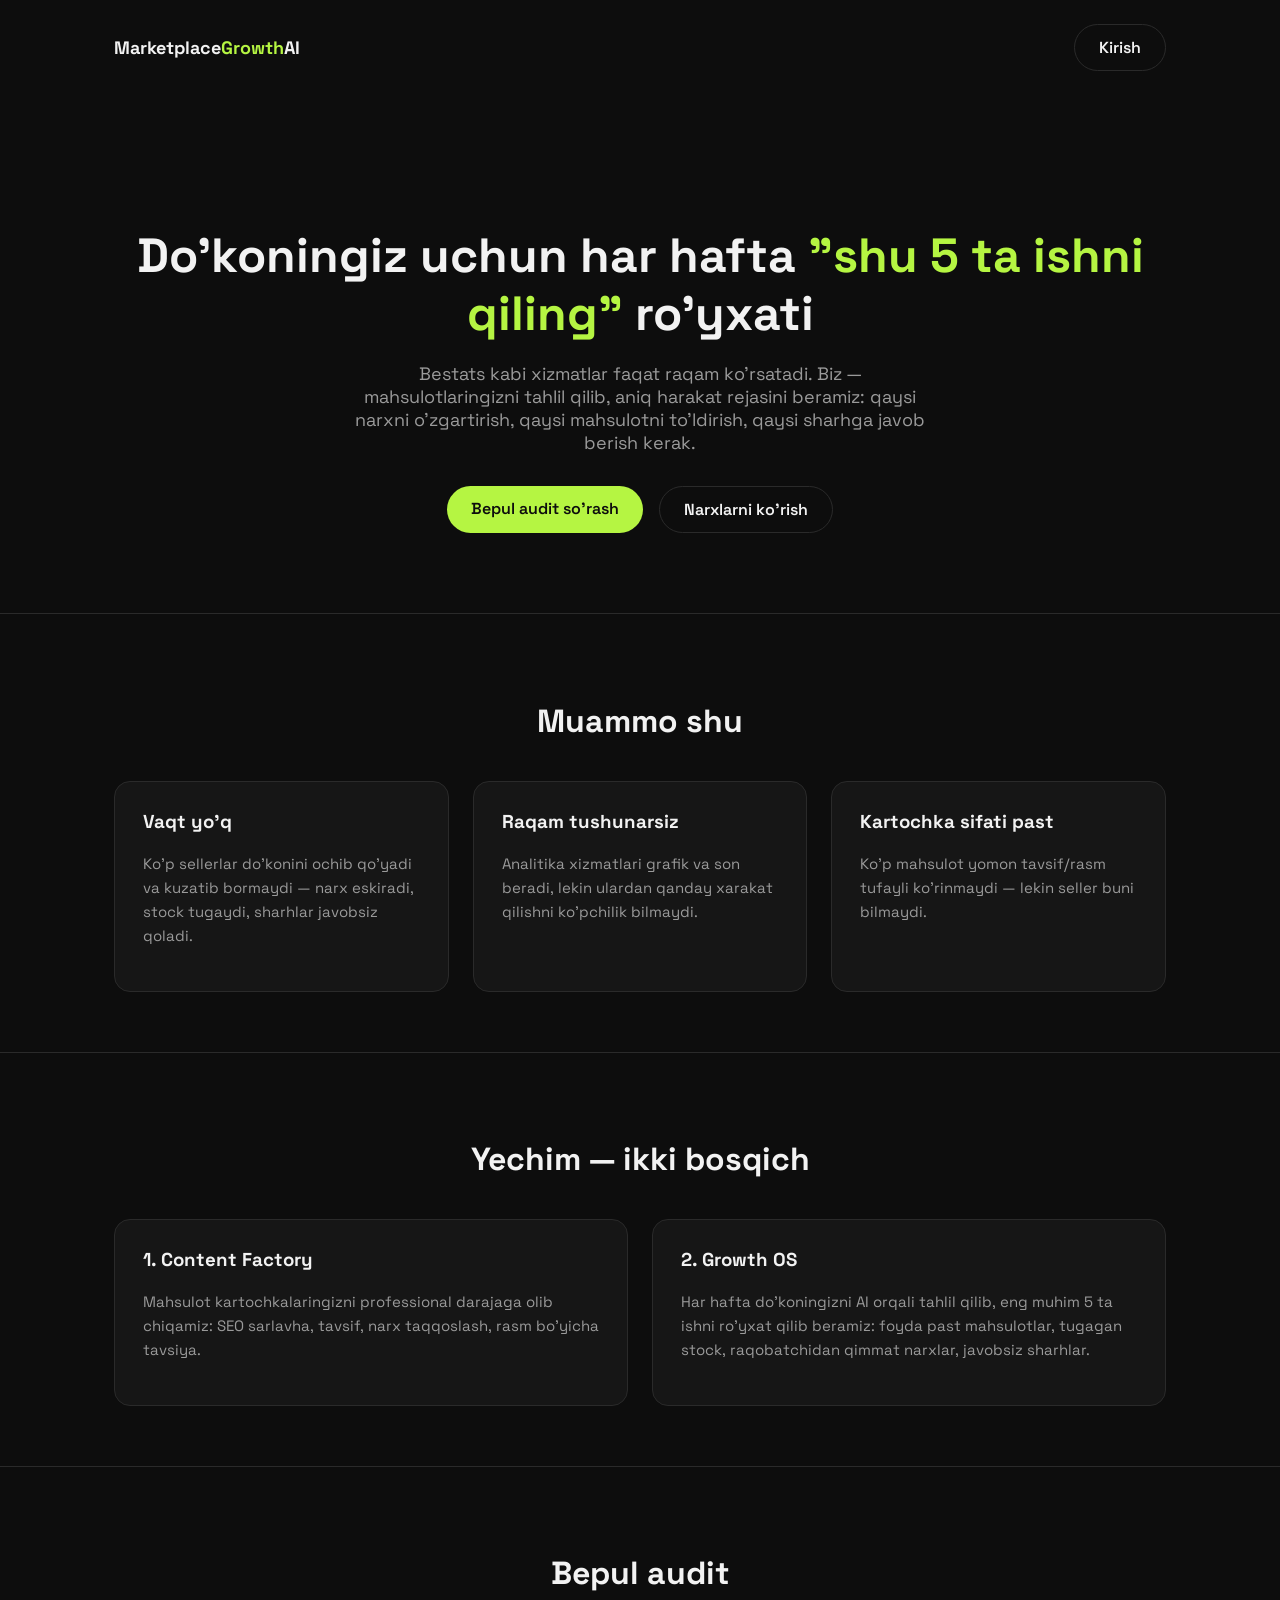
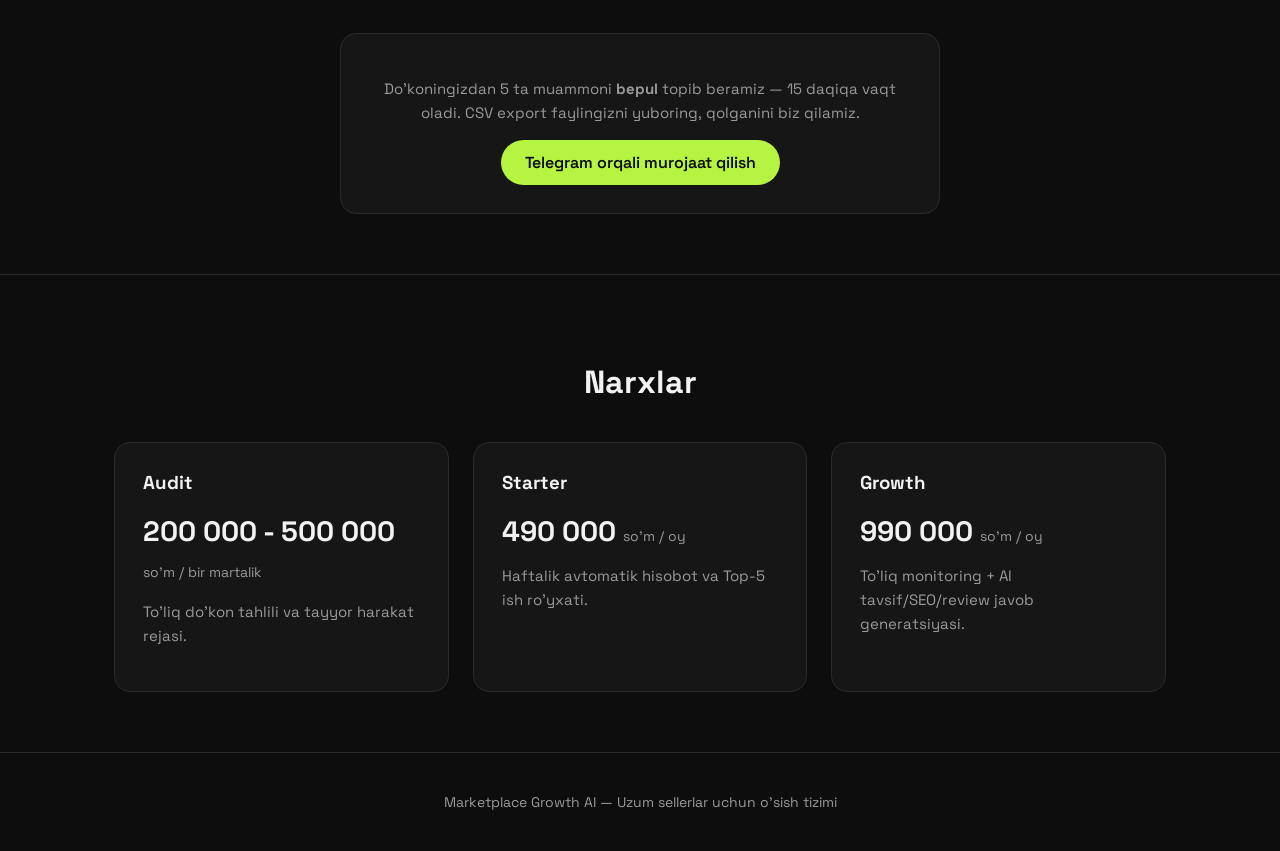
==== site/index.html @ 2d70bfb5 "Marketplace Growth AI: boshlang'ich loyiha (landing, auth, seller/admin dashboard, Supabase schema) " ====
<!DOCTYPE html>
<html lang="uz">
<head>
<meta charset="UTF-8">
<meta name="viewport" content="width=device-width, initial-scale=1.0">
<title>Marketplace Growth AI — Uzum sellerlar uchun o'sish tizimi</title>
<link rel="stylesheet" href="./styles.css">
</head>
<body>
  <div class="container">
    <nav>
      <div class="brand">Marketplace<span>Growth</span>AI</div>
      <a href="../app/login.html" class="btn secondary">Kirish</a>
    </nav>
  </div>

  <header class="hero">
    <div class="container">
      <h1>Do'koningiz uchun har hafta <span>"shu 5 ta ishni qiling"</span> ro'yxati</h1>
      <p>Bestats kabi xizmatlar faqat raqam ko'rsatadi. Biz — mahsulotlaringizni tahlil qilib, aniq harakat rejasini beramiz: qaysi narxni o'zgartirish, qaysi mahsulotni to'ldirish, qaysi sharhga javob berish kerak.</p>
      <div class="actions">
        <a href="#audit" class="btn">Bepul audit so'rash</a>
        <a href="#pricing" class="btn secondary">Narxlarni ko'rish</a>
      </div>
    </div>
  </header>

  <section id="problem">
    <div class="container">
      <h2>Muammo shu</h2>
      <div class="grid cols-3">
        <div class="card">
          <h3>Vaqt yo'q</h3>
          <p>Ko'p sellerlar do'konini ochib qo'yadi va kuzatib bormaydi — narx eskiradi, stock tugaydi, sharhlar javobsiz qoladi.</p>
        </div>
        <div class="card">
          <h3>Raqam tushunarsiz</h3>
          <p>Analitika xizmatlari grafik va son beradi, lekin ulardan qanday xarakat qilishni ko'pchilik bilmaydi.</p>
        </div>
        <div class="card">
          <h3>Kartochka sifati past</h3>
          <p>Ko'p mahsulot yomon tavsif/rasm tufayli ko'rinmaydi — lekin seller buni bilmaydi.</p>
        </div>
      </div>
    </div>
  </section>

  <section id="solution">
    <div class="container">
      <h2>Yechim — ikki bosqich</h2>
      <div class="grid">
        <div class="card">
          <h3>1. Content Factory</h3>
          <p>Mahsulot kartochkalaringizni professional darajaga olib chiqamiz: SEO sarlavha, tavsif, narx taqqoslash, rasm bo'yicha tavsiya.</p>
        </div>
        <div class="card">
          <h3>2. Growth OS</h3>
          <p>Har hafta do'koningizni AI orqali tahlil qilib, eng muhim 5 ta ishni ro'yxat qilib beramiz: foyda past mahsulotlar, tugagan stock, raqobatchidan qimmat narxlar, javobsiz sharhlar.</p>
        </div>
      </div>
    </div>
  </section>

  <section id="audit">
    <div class="container">
      <h2>Bepul audit</h2>
      <div class="card" style="max-width:600px; margin:0 auto; text-align:center;">
        <p>Do'koningizdan 5 ta muammoni <b>bepul</b> topib beramiz — 15 daqiqa vaqt oladi. CSV export faylingizni yuboring, qolganini biz qilamiz.</p>
        <a href="https://t.me/" target="_blank" rel="noopener" class="btn">Telegram orqali murojaat qilish</a>
      </div>
    </div>
  </section>

  <section id="pricing">
    <div class="container">
      <h2>Narxlar</h2>
      <div class="grid cols-3">
        <div class="card">
          <h3>Audit</h3>
          <div class="price-tag">200 000 - 500 000 <span>so'm / bir martalik</span></div>
          <p>To'liq do'kon tahlili va tayyor harakat rejasi.</p>
        </div>
        <div class="card">
          <h3>Starter</h3>
          <div class="price-tag">490 000 <span>so'm / oy</span></div>
          <p>Haftalik avtomatik hisobot va Top-5 ish ro'yxati.</p>
        </div>
        <div class="card">
          <h3>Growth</h3>
          <div class="price-tag">990 000 <span>so'm / oy</span></div>
          <p>To'liq monitoring + AI tavsif/SEO/review javob generatsiyasi.</p>
        </div>
      </div>
    </div>
  </section>

  <footer>
    <div class="container">Marketplace Growth AI — Uzum sellerlar uchun o'sish tizimi</div>
  </footer>
</body>
</html>
---- site/styles.css ----
@import url('https://fonts.googleapis.com/css2?family=Space+Grotesk:wght@400;500;700&family=JetBrains+Mono:wght@400;500&display=swap');

:root {
  --bg: #0d0d0d;
  --bg-card: #161616;
  --border: #2a2a2a;
  --accent: #b5f542;
  --text: #f2f2f2;
  --text-dim: #9a9a9a;
}
* { box-sizing: border-box; }
body { margin: 0; background: var(--bg); color: var(--text); font-family: 'Space Grotesk', sans-serif; }
.mono { font-family: 'JetBrains Mono', monospace; }
a { color: inherit; text-decoration: none; }
.container { max-width: 1100px; margin: 0 auto; padding: 0 24px; }

nav { display: flex; align-items: center; justify-content: space-between; padding: 24px 0; }
.brand { font-weight: 700; font-size: 18px; }
.brand span { color: var(--accent); }
.btn { display: inline-block; padding: 12px 24px; border-radius: 999px; background: var(--accent); color: #0d0d0d; font-weight: 600; border: none; cursor: pointer; font-family: inherit; }
.btn.secondary { background: transparent; color: var(--text); border: 1px solid var(--border); }

.hero { padding: 100px 0 80px; text-align: center; }
.hero h1 { font-size: 48px; line-height: 1.2; margin-bottom: 20px; }
.hero h1 span { color: var(--accent); }
.hero p { color: var(--text-dim); font-size: 18px; max-width: 600px; margin: 0 auto 32px; }
.hero .actions { display: flex; gap: 16px; justify-content: center; }

section { padding: 60px 0; border-top: 1px solid var(--border); }
h2 { font-size: 32px; text-align: center; margin-bottom: 40px; }

.grid { display: grid; gap: 24px; grid-template-columns: repeat(2, 1fr); }
.grid.cols-3 { grid-template-columns: repeat(3, 1fr); }
@media (max-width: 800px) { .grid, .grid.cols-3 { grid-template-columns: 1fr; } }

.card { background: var(--bg-card); border: 1px solid var(--border); border-radius: 16px; padding: 28px; }
.card h3 { margin-top: 0; }
.card p { color: var(--text-dim); font-size: 15px; line-height: 1.6; }

.price-tag { font-size: 28px; font-weight: 700; margin: 12px 0; }
.price-tag span { font-size: 14px; color: var(--text-dim); font-weight: 400; }

footer { padding: 40px 0; text-align: center; color: var(--text-dim); font-size: 14px; border-top: 1px solid var(--border); }
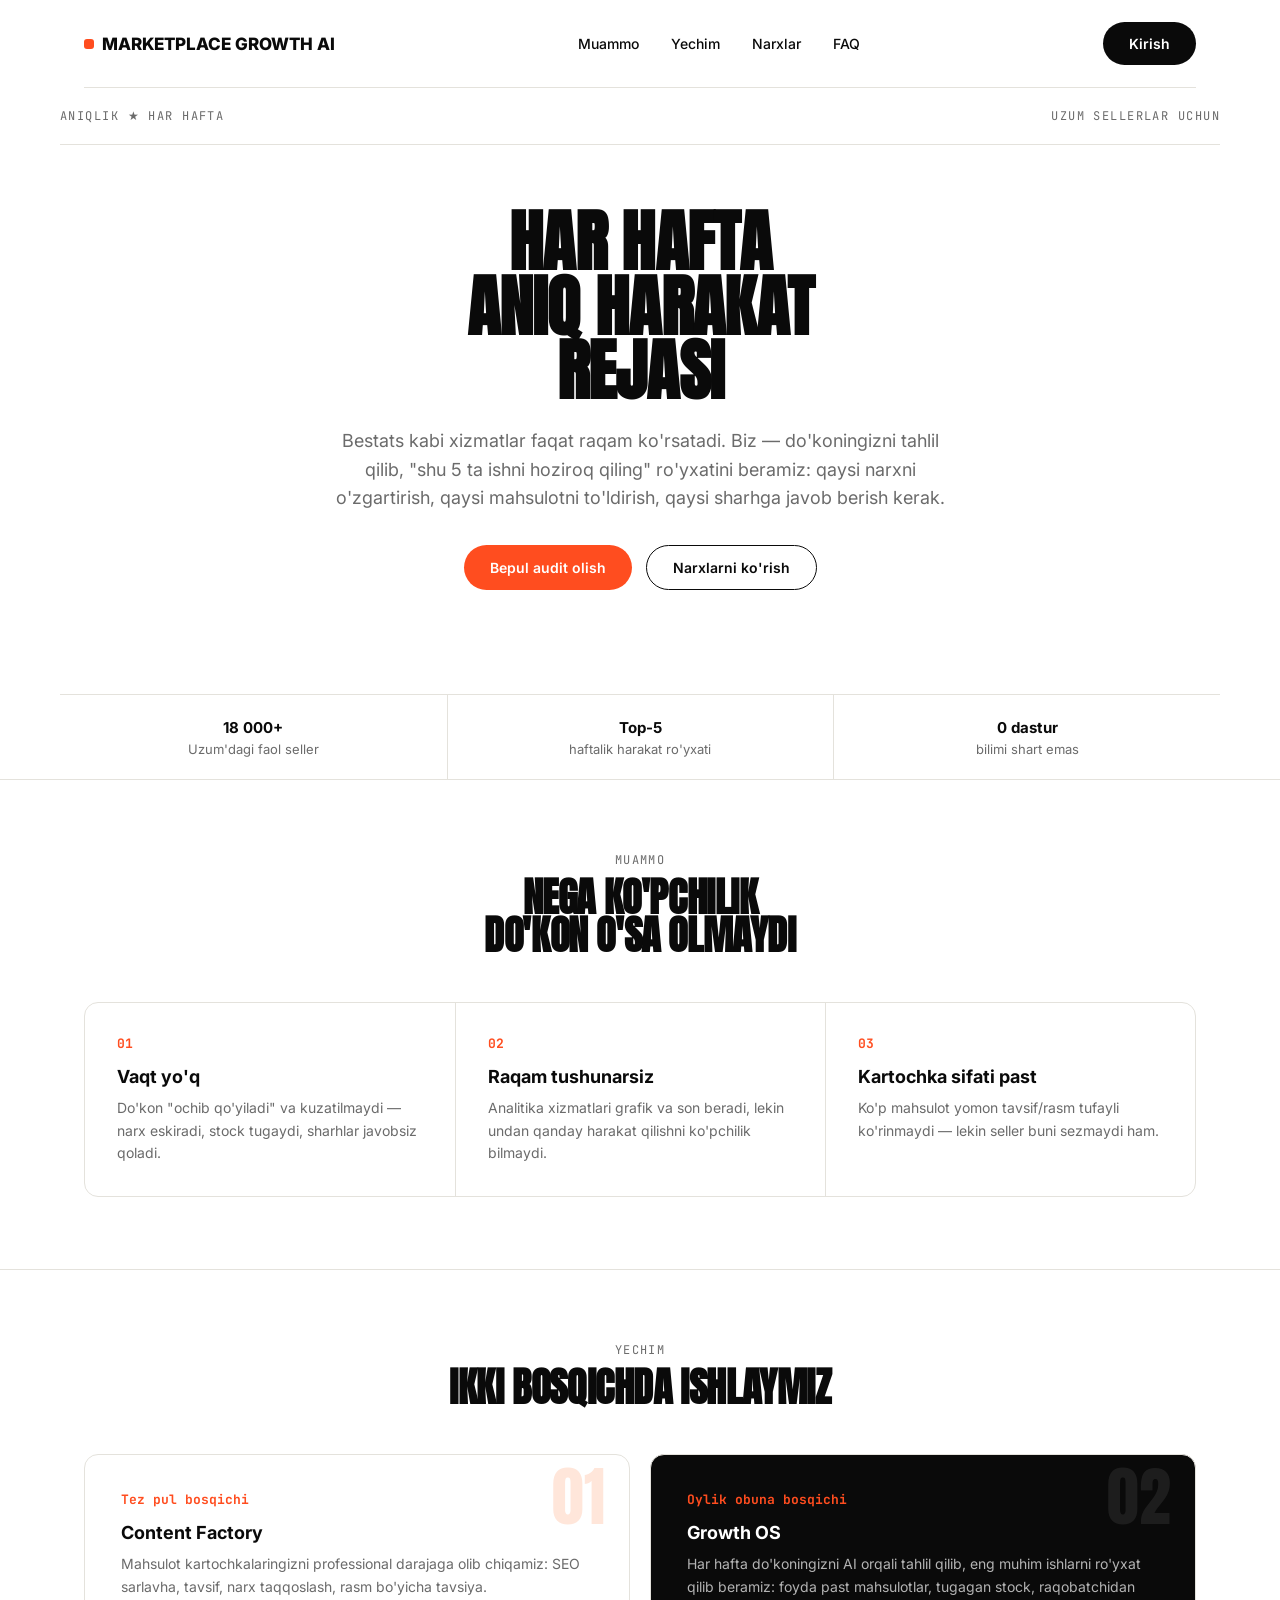
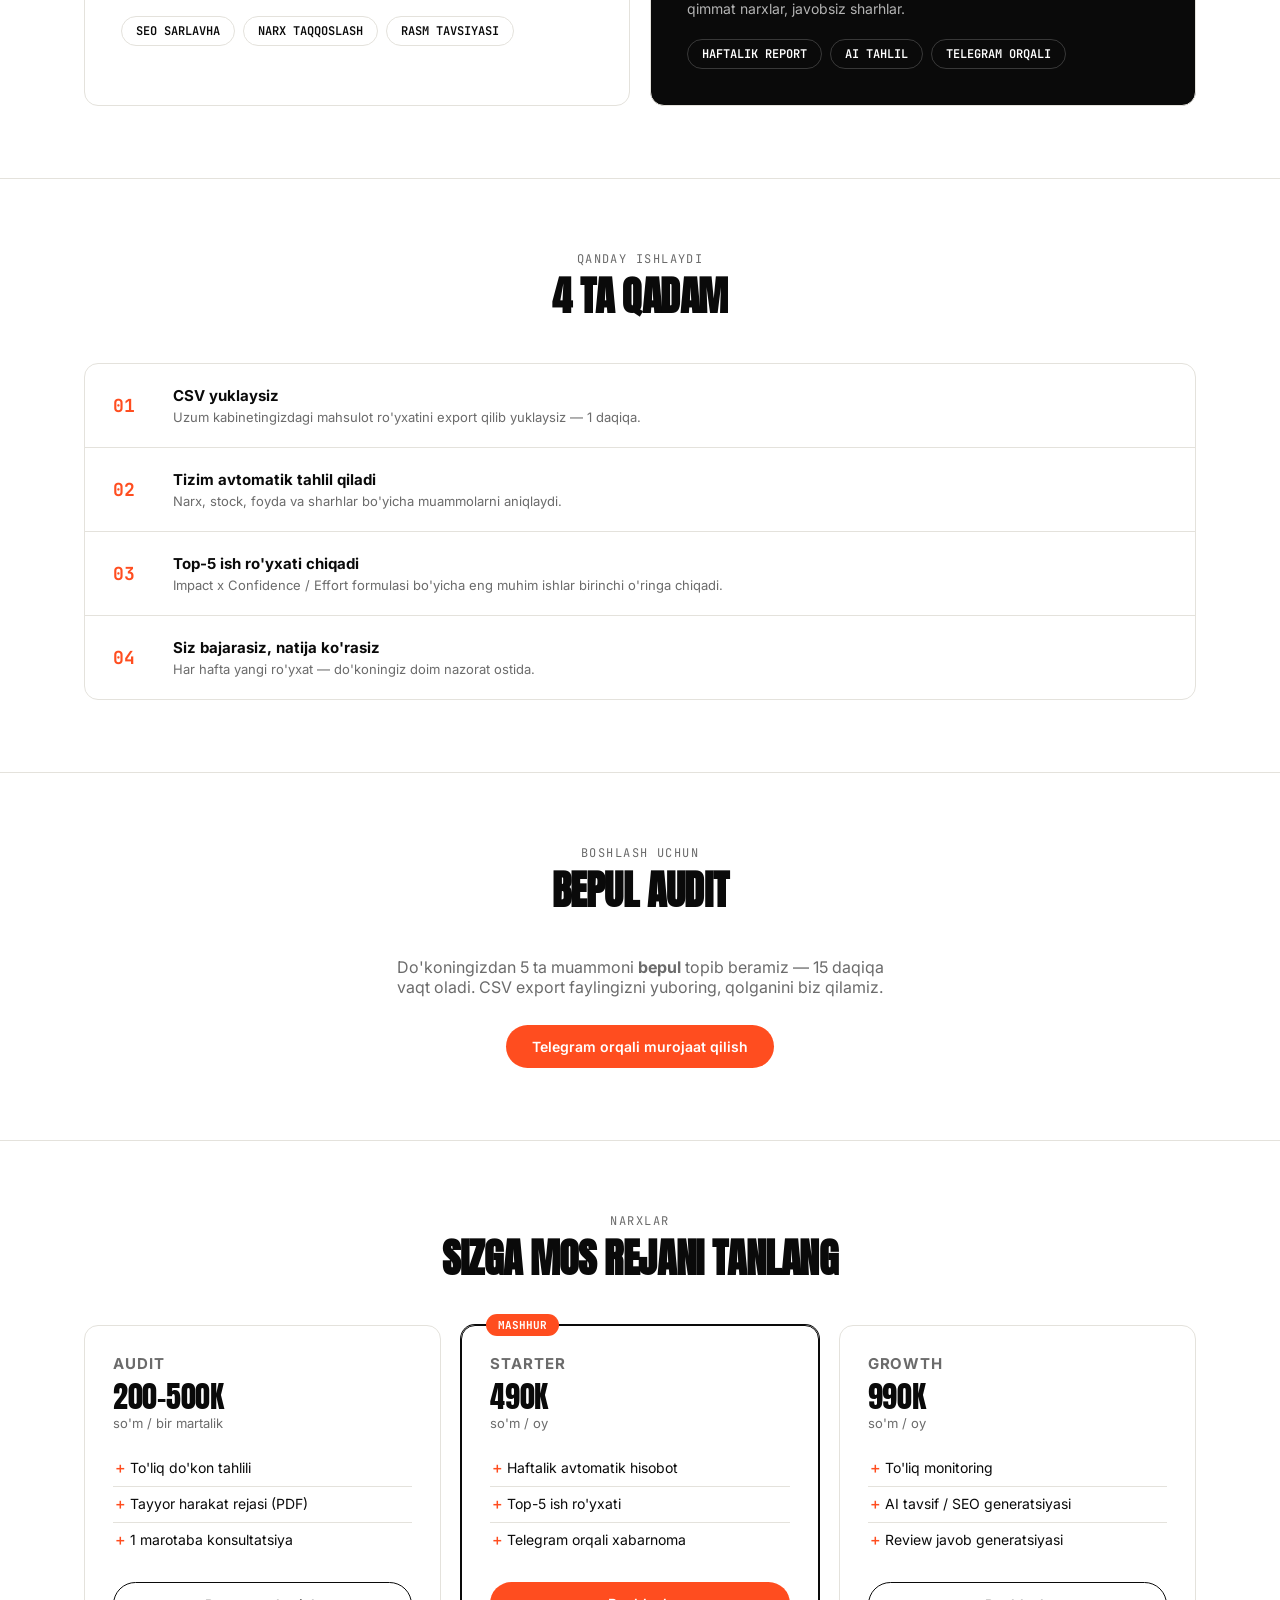
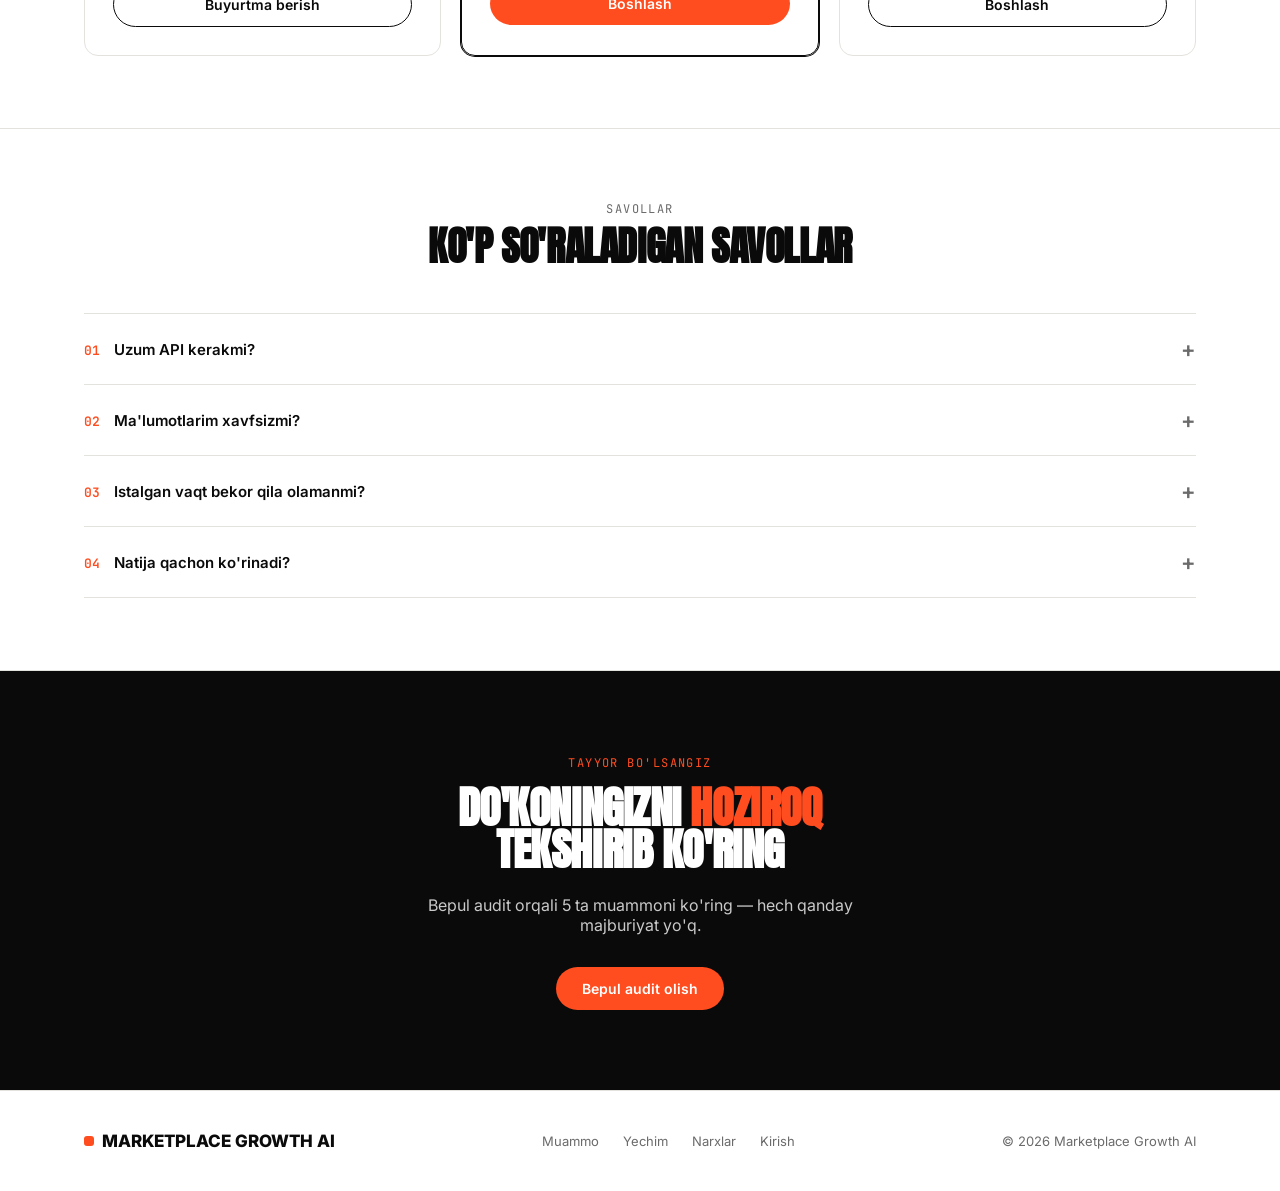
==== commit 76d53990: "Dizaynni yangi uslubga o'tkazish: oq fon, Anton display shrift, apelsin aksent, pill tugmalar, grid " ====
--- a/site/index.html
+++ b/site/index.html
@@ -7,95 +7,232 @@
 <link rel="stylesheet" href="./styles.css">
 </head>
 <body>
+
   <div class="container">
-    <nav>
-      <div class="brand">Marketplace<span>Growth</span>AI</div>
-      <a href="../app/login.html" class="btn secondary">Kirish</a>
+    <nav class="navbar">
+      <div class="brand"><span class="dot"></span> MARKETPLACE GROWTH AI</div>
+      <div class="nav-links">
+        <a href="#muammo">Muammo</a>
+        <a href="#yechim">Yechim</a>
+        <a href="#narxlar">Narxlar</a>
+        <a href="#faq">FAQ</a>
+      </div>
+      <a href="../app/login.html" class="btn">Kirish</a>
     </nav>
   </div>
 
   <header class="hero">
-    <div class="container">
-      <h1>Do'koningiz uchun har hafta <span>"shu 5 ta ishni qiling"</span> ro'yxati</h1>
-      <p>Bestats kabi xizmatlar faqat raqam ko'rsatadi. Biz — mahsulotlaringizni tahlil qilib, aniq harakat rejasini beramiz: qaysi narxni o'zgartirish, qaysi mahsulotni to'ldirish, qaysi sharhga javob berish kerak.</p>
-      <div class="actions">
-        <a href="#audit" class="btn">Bepul audit so'rash</a>
-        <a href="#pricing" class="btn secondary">Narxlarni ko'rish</a>
+    <div class="container hero-top">
+      <span class="label">Aniqlik ★ Har hafta</span>
+      <span class="label">Uzum sellerlar uchun</span>
+    </div>
+    <div class="container hero-body">
+      <h1 class="display">Har hafta<br>aniq harakat<br>rejasi</h1>
+      <p class="lead">Bestats kabi xizmatlar faqat raqam ko'rsatadi. Biz — do'koningizni tahlil qilib, "shu 5 ta ishni hoziroq qiling" ro'yxatini beramiz: qaysi narxni o'zgartirish, qaysi mahsulotni to'ldirish, qaysi sharhga javob berish kerak.</p>
+      <div class="hero-actions">
+        <a href="#audit" class="btn accent">Bepul audit olish</a>
+        <a href="#narxlar" class="btn outline">Narxlarni ko'rish</a>
+      </div>
+    </div>
+    <div class="container" style="padding:0;">
+      <div class="stats-row">
+        <div class="stat-cell"><b>18 000+</b><span>Uzum'dagi faol seller</span></div>
+        <div class="stat-cell"><b>Top-5</b><span>haftalik harakat ro'yxati</span></div>
+        <div class="stat-cell"><b>0 dastur</b><span>bilimi shart emas</span></div>
       </div>
     </div>
   </header>
 
-  <section id="problem">
-    <div class="container">
-      <h2>Muammo shu</h2>
-      <div class="grid cols-3">
-        <div class="card">
+  <section id="muammo" class="section">
+    <div class="container">
+      <div class="section-head">
+        <span class="label">Muammo</span>
+        <h2 class="display">Nega ko'pchilik<br>do'kon o'sa olmaydi</h2>
+      </div>
+      <div class="grid-3">
+        <div>
+          <span class="num">01</span>
           <h3>Vaqt yo'q</h3>
-          <p>Ko'p sellerlar do'konini ochib qo'yadi va kuzatib bormaydi — narx eskiradi, stock tugaydi, sharhlar javobsiz qoladi.</p>
-        </div>
-        <div class="card">
+          <p>Do'kon "ochib qo'yiladi" va kuzatilmaydi — narx eskiradi, stock tugaydi, sharhlar javobsiz qoladi.</p>
+        </div>
+        <div>
+          <span class="num">02</span>
           <h3>Raqam tushunarsiz</h3>
-          <p>Analitika xizmatlari grafik va son beradi, lekin ulardan qanday xarakat qilishni ko'pchilik bilmaydi.</p>
-        </div>
-        <div class="card">
+          <p>Analitika xizmatlari grafik va son beradi, lekin undan qanday harakat qilishni ko'pchilik bilmaydi.</p>
+        </div>
+        <div>
+          <span class="num">03</span>
           <h3>Kartochka sifati past</h3>
-          <p>Ko'p mahsulot yomon tavsif/rasm tufayli ko'rinmaydi — lekin seller buni bilmaydi.</p>
-        </div>
-      </div>
-    </div>
-  </section>
-
-  <section id="solution">
-    <div class="container">
-      <h2>Yechim — ikki bosqich</h2>
-      <div class="grid">
-        <div class="card">
-          <h3>1. Content Factory</h3>
+          <p>Ko'p mahsulot yomon tavsif/rasm tufayli ko'rinmaydi — lekin seller buni sezmaydi ham.</p>
+        </div>
+      </div>
+    </div>
+  </section>
+
+  <section id="yechim" class="section">
+    <div class="container">
+      <div class="section-head">
+        <span class="label">Yechim</span>
+        <h2 class="display">Ikki bosqichda ishlaymiz</h2>
+      </div>
+      <div class="solution-grid">
+        <div class="solution-card">
+          <span class="big-num">01</span>
+          <span class="num">Tez pul bosqichi</span>
+          <h3>Content Factory</h3>
           <p>Mahsulot kartochkalaringizni professional darajaga olib chiqamiz: SEO sarlavha, tavsif, narx taqqoslash, rasm bo'yicha tavsiya.</p>
-        </div>
-        <div class="card">
-          <h3>2. Growth OS</h3>
-          <p>Har hafta do'koningizni AI orqali tahlil qilib, eng muhim 5 ta ishni ro'yxat qilib beramiz: foyda past mahsulotlar, tugagan stock, raqobatchidan qimmat narxlar, javobsiz sharhlar.</p>
-        </div>
-      </div>
-    </div>
-  </section>
-
-  <section id="audit">
-    <div class="container">
-      <h2>Bepul audit</h2>
-      <div class="card" style="max-width:600px; margin:0 auto; text-align:center;">
-        <p>Do'koningizdan 5 ta muammoni <b>bepul</b> topib beramiz — 15 daqiqa vaqt oladi. CSV export faylingizni yuboring, qolganini biz qilamiz.</p>
-        <a href="https://t.me/" target="_blank" rel="noopener" class="btn">Telegram orqali murojaat qilish</a>
-      </div>
-    </div>
-  </section>
-
-  <section id="pricing">
-    <div class="container">
-      <h2>Narxlar</h2>
-      <div class="grid cols-3">
-        <div class="card">
+          <div class="tag-row">
+            <span class="tag">SEO SARLAVHA</span>
+            <span class="tag">NARX TAQQOSLASH</span>
+            <span class="tag">RASM TAVSIYASI</span>
+          </div>
+        </div>
+        <div class="solution-card accent">
+          <span class="big-num">02</span>
+          <span class="num">Oylik obuna bosqichi</span>
+          <h3>Growth OS</h3>
+          <p>Har hafta do'koningizni AI orqali tahlil qilib, eng muhim ishlarni ro'yxat qilib beramiz: foyda past mahsulotlar, tugagan stock, raqobatchidan qimmat narxlar, javobsiz sharhlar.</p>
+          <div class="tag-row">
+            <span class="tag">HAFTALIK REPORT</span>
+            <span class="tag">AI TAHLIL</span>
+            <span class="tag">TELEGRAM ORQALI</span>
+          </div>
+        </div>
+      </div>
+    </div>
+  </section>
+
+  <section class="section">
+    <div class="container">
+      <div class="section-head">
+        <span class="label">Qanday ishlaydi</span>
+        <h2 class="display">4 ta qadam</h2>
+      </div>
+      <div class="steps-list">
+        <div class="step">
+          <span class="num">01</span>
+          <div><h4>CSV yuklaysiz</h4><p>Uzum kabinetingizdagi mahsulot ro'yxatini export qilib yuklaysiz — 1 daqiqa.</p></div>
+        </div>
+        <div class="step">
+          <span class="num">02</span>
+          <div><h4>Tizim avtomatik tahlil qiladi</h4><p>Narx, stock, foyda va sharhlar bo'yicha muammolarni aniqlaydi.</p></div>
+        </div>
+        <div class="step">
+          <span class="num">03</span>
+          <div><h4>Top-5 ish ro'yxati chiqadi</h4><p>Impact x Confidence / Effort formulasi bo'yicha eng muhim ishlar birinchi o'ringa chiqadi.</p></div>
+        </div>
+        <div class="step">
+          <span class="num">04</span>
+          <div><h4>Siz bajarasiz, natija ko'rasiz</h4><p>Har hafta yangi ro'yxat — do'koningiz doim nazorat ostida.</p></div>
+        </div>
+      </div>
+    </div>
+  </section>
+
+  <section id="audit" class="section">
+    <div class="container" style="text-align:center;">
+      <div class="section-head">
+        <span class="label">Boshlash uchun</span>
+        <h2 class="display">Bepul audit</h2>
+      </div>
+      <p style="color:var(--dim); max-width:520px; margin:0 auto 28px;">Do'koningizdan 5 ta muammoni <b>bepul</b> topib beramiz — 15 daqiqa vaqt oladi. CSV export faylingizni yuboring, qolganini biz qilamiz.</p>
+      <a href="https://t.me/" target="_blank" rel="noopener" class="btn accent">Telegram orqali murojaat qilish</a>
+    </div>
+  </section>
+
+  <section id="narxlar" class="section">
+    <div class="container">
+      <div class="section-head">
+        <span class="label">Narxlar</span>
+        <h2 class="display">Sizga mos rejani tanlang</h2>
+      </div>
+      <div class="pricing-grid">
+        <div class="price-card">
           <h3>Audit</h3>
-          <div class="price-tag">200 000 - 500 000 <span>so'm / bir martalik</span></div>
-          <p>To'liq do'kon tahlili va tayyor harakat rejasi.</p>
-        </div>
-        <div class="card">
+          <div class="display">200–500K</div>
+          <span class="per">so'm / bir martalik</span>
+          <ul>
+            <li>To'liq do'kon tahlili</li>
+            <li>Tayyor harakat rejasi (PDF)</li>
+            <li>1 marotaba konsultatsiya</li>
+          </ul>
+          <a href="#audit" class="btn outline">Buyurtma berish</a>
+        </div>
+        <div class="price-card featured">
+          <span class="badge-top">MASHHUR</span>
           <h3>Starter</h3>
-          <div class="price-tag">490 000 <span>so'm / oy</span></div>
-          <p>Haftalik avtomatik hisobot va Top-5 ish ro'yxati.</p>
-        </div>
-        <div class="card">
+          <div class="display">490K</div>
+          <span class="per">so'm / oy</span>
+          <ul>
+            <li>Haftalik avtomatik hisobot</li>
+            <li>Top-5 ish ro'yxati</li>
+            <li>Telegram orqali xabarnoma</li>
+          </ul>
+          <a href="../app/login.html" class="btn accent">Boshlash</a>
+        </div>
+        <div class="price-card">
           <h3>Growth</h3>
-          <div class="price-tag">990 000 <span>so'm / oy</span></div>
-          <p>To'liq monitoring + AI tavsif/SEO/review javob generatsiyasi.</p>
-        </div>
-      </div>
-    </div>
-  </section>
-
-  <footer>
-    <div class="container">Marketplace Growth AI — Uzum sellerlar uchun o'sish tizimi</div>
+          <div class="display">990K</div>
+          <span class="per">so'm / oy</span>
+          <ul>
+            <li>To'liq monitoring</li>
+            <li>AI tavsif / SEO generatsiyasi</li>
+            <li>Review javob generatsiyasi</li>
+          </ul>
+          <a href="../app/login.html" class="btn outline">Boshlash</a>
+        </div>
+      </div>
+    </div>
+  </section>
+
+  <section id="faq" class="section">
+    <div class="container">
+      <div class="section-head">
+        <span class="label">Savollar</span>
+        <h2 class="display">Ko'p so'raladigan savollar</h2>
+      </div>
+      <div class="faq-list">
+        <details class="faq-item">
+          <summary><span><span class="faq-num">01</span>Uzum API kerakmi?</span></summary>
+          <p>Yo'q. Hozircha CSV export faylini yuklaysiz, tizim uni avtomatik tahlil qiladi. Kelajakda Uzum API ochilsa, jarayon to'liq avtomatlashadi.</p>
+        </details>
+        <details class="faq-item">
+          <summary><span><span class="faq-num">02</span>Ma'lumotlarim xavfsizmi?</span></summary>
+          <p>Ha. Har bir sellerning ma'lumoti alohida ajratilgan (Row Level Security) — faqat siz va admin ko'ra oladi.</p>
+        </details>
+        <details class="faq-item">
+          <summary><span><span class="faq-num">03</span>Istalgan vaqt bekor qila olamanmi?</span></summary>
+          <p>Ha, obuna oylik va istalgan vaqt bekor qilinadi, majburiy shartnoma yo'q.</p>
+        </details>
+        <details class="faq-item">
+          <summary><span><span class="faq-num">04</span>Natija qachon ko'rinadi?</span></summary>
+          <p>Birinchi CSV yuklangan zahoti — daqiqalar ichida Top-5 ish ro'yxatini olasiz.</p>
+        </details>
+      </div>
+    </div>
+  </section>
+
+  <section class="cta-dark">
+    <div class="container">
+      <span class="label">Tayyor bo'lsangiz</span>
+      <h2 class="display">Do'koningizni <span>hoziroq</span><br>tekshirib ko'ring</h2>
+      <p>Bepul audit orqali 5 ta muammoni ko'ring — hech qanday majburiyat yo'q.</p>
+      <a href="#audit" class="btn accent">Bepul audit olish</a>
+    </div>
+  </section>
+
+  <footer class="site-footer">
+    <div class="container footer-grid">
+      <div class="brand"><span class="dot"></span> MARKETPLACE GROWTH AI</div>
+      <div class="footer-links">
+        <a href="#muammo">Muammo</a>
+        <a href="#yechim">Yechim</a>
+        <a href="#narxlar">Narxlar</a>
+        <a href="../app/login.html">Kirish</a>
+      </div>
+      <div class="copyright">© 2026 Marketplace Growth AI</div>
+    </div>
   </footer>
+
 </body>
 </html>
--- a/site/styles.css
+++ b/site/styles.css
@@ -1,43 +1,192 @@
-@import url('https://fonts.googleapis.com/css2?family=Space+Grotesk:wght@400;500;700&family=JetBrains+Mono:wght@400;500&display=swap');
+/* ============================================================
+   Marketplace Growth AI — landing dizayn tizimi
+   Uslub: oq fon, og'ir display shrift, apelsin aksent,
+   tor grid chiziqlari, pill tugmalar, uppercase label matnlar.
+   ============================================================ */
+@import url('https://fonts.googleapis.com/css2?family=Anton&family=Inter:wght@400;500;600;700;800&family=JetBrains+Mono:wght@500&display=swap');
 
 :root {
-  --bg: #0d0d0d;
-  --bg-card: #161616;
-  --border: #2a2a2a;
-  --accent: #b5f542;
-  --text: #f2f2f2;
-  --text-dim: #9a9a9a;
+  --bg: #ffffff;
+  --bg-soft: #f6f5f2;
+  --ink: #0a0a0a;
+  --dim: #6b6b6b;
+  --line: #e4e2dc;
+  --accent: #ff4d1f;
+  --accent-soft: #ffe6da;
+  --dark: #0a0a0a;
+  --radius: 14px;
 }
+
 * { box-sizing: border-box; }
-body { margin: 0; background: var(--bg); color: var(--text); font-family: 'Space Grotesk', sans-serif; }
-.mono { font-family: 'JetBrains Mono', monospace; }
+
+body {
+  margin: 0;
+  background: var(--bg);
+  color: var(--ink);
+  font-family: 'Inter', sans-serif;
+  -webkit-font-smoothing: antialiased;
+}
+
+.display {
+  font-family: 'Anton', sans-serif;
+  text-transform: uppercase;
+  line-height: 0.95;
+  letter-spacing: -0.01em;
+  margin: 0;
+}
+
+.label {
+  font-family: 'JetBrains Mono', monospace;
+  text-transform: uppercase;
+  letter-spacing: 0.12em;
+  font-size: 12px;
+  color: var(--dim);
+}
+
 a { color: inherit; text-decoration: none; }
-.container { max-width: 1100px; margin: 0 auto; padding: 0 24px; }
+.container { max-width: 1160px; margin: 0 auto; padding: 0 24px; }
 
-nav { display: flex; align-items: center; justify-content: space-between; padding: 24px 0; }
-.brand { font-weight: 700; font-size: 18px; }
-.brand span { color: var(--accent); }
-.btn { display: inline-block; padding: 12px 24px; border-radius: 999px; background: var(--accent); color: #0d0d0d; font-weight: 600; border: none; cursor: pointer; font-family: inherit; }
-.btn.secondary { background: transparent; color: var(--text); border: 1px solid var(--border); }
+/* ---------- Buttons ---------- */
+.btn {
+  display: inline-flex; align-items: center; gap: 8px;
+  padding: 13px 26px; border-radius: 999px;
+  background: var(--ink); color: #fff; font-weight: 600; font-size: 14px;
+  border: none; cursor: pointer; font-family: 'Inter', sans-serif;
+}
+.btn:hover { opacity: 0.88; }
+.btn.accent { background: var(--accent); color: #fff; }
+.btn.outline { background: transparent; color: var(--ink); border: 1.5px solid var(--ink); }
 
-.hero { padding: 100px 0 80px; text-align: center; }
-.hero h1 { font-size: 48px; line-height: 1.2; margin-bottom: 20px; }
-.hero h1 span { color: var(--accent); }
-.hero p { color: var(--text-dim); font-size: 18px; max-width: 600px; margin: 0 auto 32px; }
-.hero .actions { display: flex; gap: 16px; justify-content: center; }
+/* ---------- Navbar ---------- */
+.navbar {
+  display: flex; align-items: center; justify-content: space-between;
+  padding: 22px 0; border-bottom: 1px solid var(--line);
+}
+.brand { display: flex; align-items: center; gap: 8px; font-weight: 800; font-size: 17px; }
+.brand .dot { width: 10px; height: 10px; background: var(--accent); border-radius: 3px; display: inline-block; }
+.nav-links { display: flex; gap: 32px; font-size: 14px; font-weight: 500; }
+.nav-links a:hover { color: var(--accent); }
+@media (max-width: 700px) { .nav-links { display: none; } }
 
-section { padding: 60px 0; border-top: 1px solid var(--border); }
-h2 { font-size: 32px; text-align: center; margin-bottom: 40px; }
+/* ---------- Hero ---------- */
+.hero { border-bottom: 1px solid var(--line); }
+.hero-top {
+  display: flex; justify-content: space-between; align-items: center;
+  padding: 20px 0; border-bottom: 1px solid var(--line);
+}
+.hero-body { padding: 64px 0 48px; text-align: center; }
+.hero-body .display { font-size: 68px; }
+.hero-body p.lead {
+  color: var(--dim); font-size: 18px; max-width: 620px; margin: 24px auto 32px; line-height: 1.6;
+}
+.hero-actions { display: flex; gap: 14px; justify-content: center; margin-bottom: 56px; }
+@media (max-width: 700px) { .hero-body .display { font-size: 40px; } }
 
-.grid { display: grid; gap: 24px; grid-template-columns: repeat(2, 1fr); }
-.grid.cols-3 { grid-template-columns: repeat(3, 1fr); }
-@media (max-width: 800px) { .grid, .grid.cols-3 { grid-template-columns: 1fr; } }
+.stats-row {
+  display: grid; grid-template-columns: repeat(3, 1fr);
+  border-top: 1px solid var(--line);
+}
+.stat-cell {
+  padding: 22px 24px; text-align: center; border-left: 1px solid var(--line);
+}
+.stat-cell:first-child { border-left: none; }
+.stat-cell b { font-size: 15px; }
+.stat-cell span { display: block; color: var(--dim); font-size: 13px; margin-top: 4px; }
+@media (max-width: 700px) { .stats-row { grid-template-columns: 1fr; } .stat-cell { border-left: none; border-top: 1px solid var(--line); } .stat-cell:first-child { border-top: none; } }
 
-.card { background: var(--bg-card); border: 1px solid var(--border); border-radius: 16px; padding: 28px; }
-.card h3 { margin-top: 0; }
-.card p { color: var(--text-dim); font-size: 15px; line-height: 1.6; }
+/* ---------- Sections ---------- */
+.section { padding: 72px 0; border-bottom: 1px solid var(--line); }
+.section-head { text-align: center; margin-bottom: 48px; }
+.section-head .label { display: block; margin-bottom: 10px; }
+.section-head .display { font-size: 40px; }
+@media (max-width: 700px) { .section-head .display { font-size: 30px; } }
 
-.price-tag { font-size: 28px; font-weight: 700; margin: 12px 0; }
-.price-tag span { font-size: 14px; color: var(--text-dim); font-weight: 400; }
+/* ---------- Numbered problem grid ---------- */
+.grid-3 { display: grid; grid-template-columns: repeat(3, 1fr); border: 1px solid var(--line); border-radius: var(--radius); overflow: hidden; }
+.grid-3 > div { padding: 32px; border-left: 1px solid var(--line); }
+.grid-3 > div:first-child { border-left: none; }
+@media (max-width: 800px) { .grid-3 { grid-template-columns: 1fr; } .grid-3 > div { border-left: none; border-top: 1px solid var(--line); } .grid-3 > div:first-child { border-top: none; } }
 
-footer { padding: 40px 0; text-align: center; color: var(--text-dim); font-size: 14px; border-top: 1px solid var(--border); }
+.num { font-family: 'JetBrains Mono', monospace; color: var(--accent); font-weight: 700; font-size: 13px; margin-bottom: 14px; display: block; }
+.grid-3 h3, .solution-card h3 { font-size: 18px; margin: 0 0 10px; }
+.grid-3 p, .solution-card p { color: var(--dim); font-size: 14px; line-height: 1.6; margin: 0; }
+
+/* ---------- Solution (2 katta karta) ---------- */
+.solution-grid { display: grid; grid-template-columns: 1fr 1fr; gap: 20px; }
+@media (max-width: 800px) { .solution-grid { grid-template-columns: 1fr; } }
+.solution-card {
+  border: 1px solid var(--line); border-radius: var(--radius); padding: 36px;
+  position: relative; overflow: hidden;
+}
+.solution-card.accent { background: var(--ink); color: #fff; }
+.solution-card.accent p, .solution-card.accent .num { color: #ffffffb0; }
+.solution-card.accent .num { color: var(--accent); }
+.solution-card .big-num {
+  font-family: 'Anton', sans-serif; font-size: 64px; color: var(--accent-soft);
+  position: absolute; top: 10px; right: 24px; z-index: 0; line-height: 1;
+}
+.solution-card.accent .big-num { color: #ffffff14; }
+.solution-card > * { position: relative; z-index: 1; }
+.tag-row { display: flex; gap: 8px; flex-wrap: wrap; margin-top: 18px; }
+.tag {
+  border: 1px solid var(--line); border-radius: 999px; padding: 6px 14px;
+  font-size: 12px; font-weight: 600; font-family: 'JetBrains Mono', monospace;
+}
+.solution-card.accent .tag { border-color: #ffffff30; color: #fff; }
+
+/* ---------- Steps (jarayon) ---------- */
+.steps-list { border: 1px solid var(--line); border-radius: var(--radius); overflow: hidden; }
+.step { display: flex; align-items: center; gap: 20px; padding: 22px 28px; border-top: 1px solid var(--line); }
+.step:first-child { border-top: none; }
+.step .num { margin: 0; min-width: 40px; font-size: 18px; }
+.step h4 { margin: 0 0 4px; font-size: 15px; }
+.step p { margin: 0; color: var(--dim); font-size: 13px; }
+
+/* ---------- Pricing ---------- */
+.pricing-grid { display: grid; grid-template-columns: repeat(3, 1fr); gap: 20px; }
+@media (max-width: 800px) { .pricing-grid { grid-template-columns: 1fr; } }
+.price-card { border: 1px solid var(--line); border-radius: var(--radius); padding: 28px; position: relative; }
+.price-card.featured { border-color: var(--ink); box-shadow: 0 0 0 1px var(--ink); }
+.price-card .badge-top {
+  position: absolute; top: -12px; left: 24px; background: var(--accent); color: #fff;
+  font-size: 11px; font-weight: 700; padding: 4px 12px; border-radius: 999px;
+  font-family: 'JetBrains Mono', monospace;
+}
+.price-card h3 { margin: 0 0 4px; font-size: 15px; text-transform: uppercase; letter-spacing: 0.06em; color: var(--dim); }
+.price-card .display { font-size: 30px; margin: 10px 0 4px; }
+.price-card .per { color: var(--dim); font-size: 13px; margin-bottom: 20px; display: block; }
+.price-card ul { list-style: none; padding: 0; margin: 0 0 24px; }
+.price-card li { font-size: 14px; padding: 8px 0; border-top: 1px solid var(--line); }
+.price-card li:first-child { border-top: none; }
+.price-card li::before { content: "＋ "; color: var(--accent); font-weight: 700; }
+.price-card .btn { width: 100%; justify-content: center; }
+
+/* ---------- FAQ ---------- */
+.faq-list { border-top: 1px solid var(--line); }
+.faq-item { border-bottom: 1px solid var(--line); padding: 22px 0; }
+.faq-item summary {
+  display: flex; align-items: center; justify-content: space-between; gap: 20px;
+  cursor: pointer; list-style: none; font-weight: 600; font-size: 15px;
+}
+.faq-item summary::-webkit-details-marker { display: none; }
+.faq-item summary .faq-num { color: var(--accent); font-family: 'JetBrains Mono', monospace; font-size: 13px; margin-right: 14px; }
+.faq-item summary::after { content: "+"; font-size: 22px; color: var(--dim); flex-shrink: 0; }
+.faq-item[open] summary::after { content: "–"; color: var(--accent); }
+.faq-item p { color: var(--dim); font-size: 14px; margin: 14px 0 0 46px; line-height: 1.6; }
+
+/* ---------- Dark CTA band ---------- */
+.cta-dark {
+  background: var(--dark); color: #fff; padding: 80px 0; text-align: center;
+  border-bottom: 1px solid var(--line);
+}
+.cta-dark .label { color: var(--accent); }
+.cta-dark .display { font-size: 44px; color: #fff; margin: 16px 0 24px; }
+.cta-dark .display span { color: var(--accent); }
+.cta-dark p { color: #c9c9c9; max-width: 480px; margin: 0 auto 32px; }
+
+/* ---------- Footer ---------- */
+.site-footer { padding: 40px 0; }
+.footer-grid { display: flex; justify-content: space-between; align-items: center; flex-wrap: wrap; gap: 16px; }
+.footer-links { display: flex; gap: 24px; font-size: 13px; color: var(--dim); }
+.footer-links a:hover { color: var(--ink); }
+.copyright { color: var(--dim); font-size: 13px; }
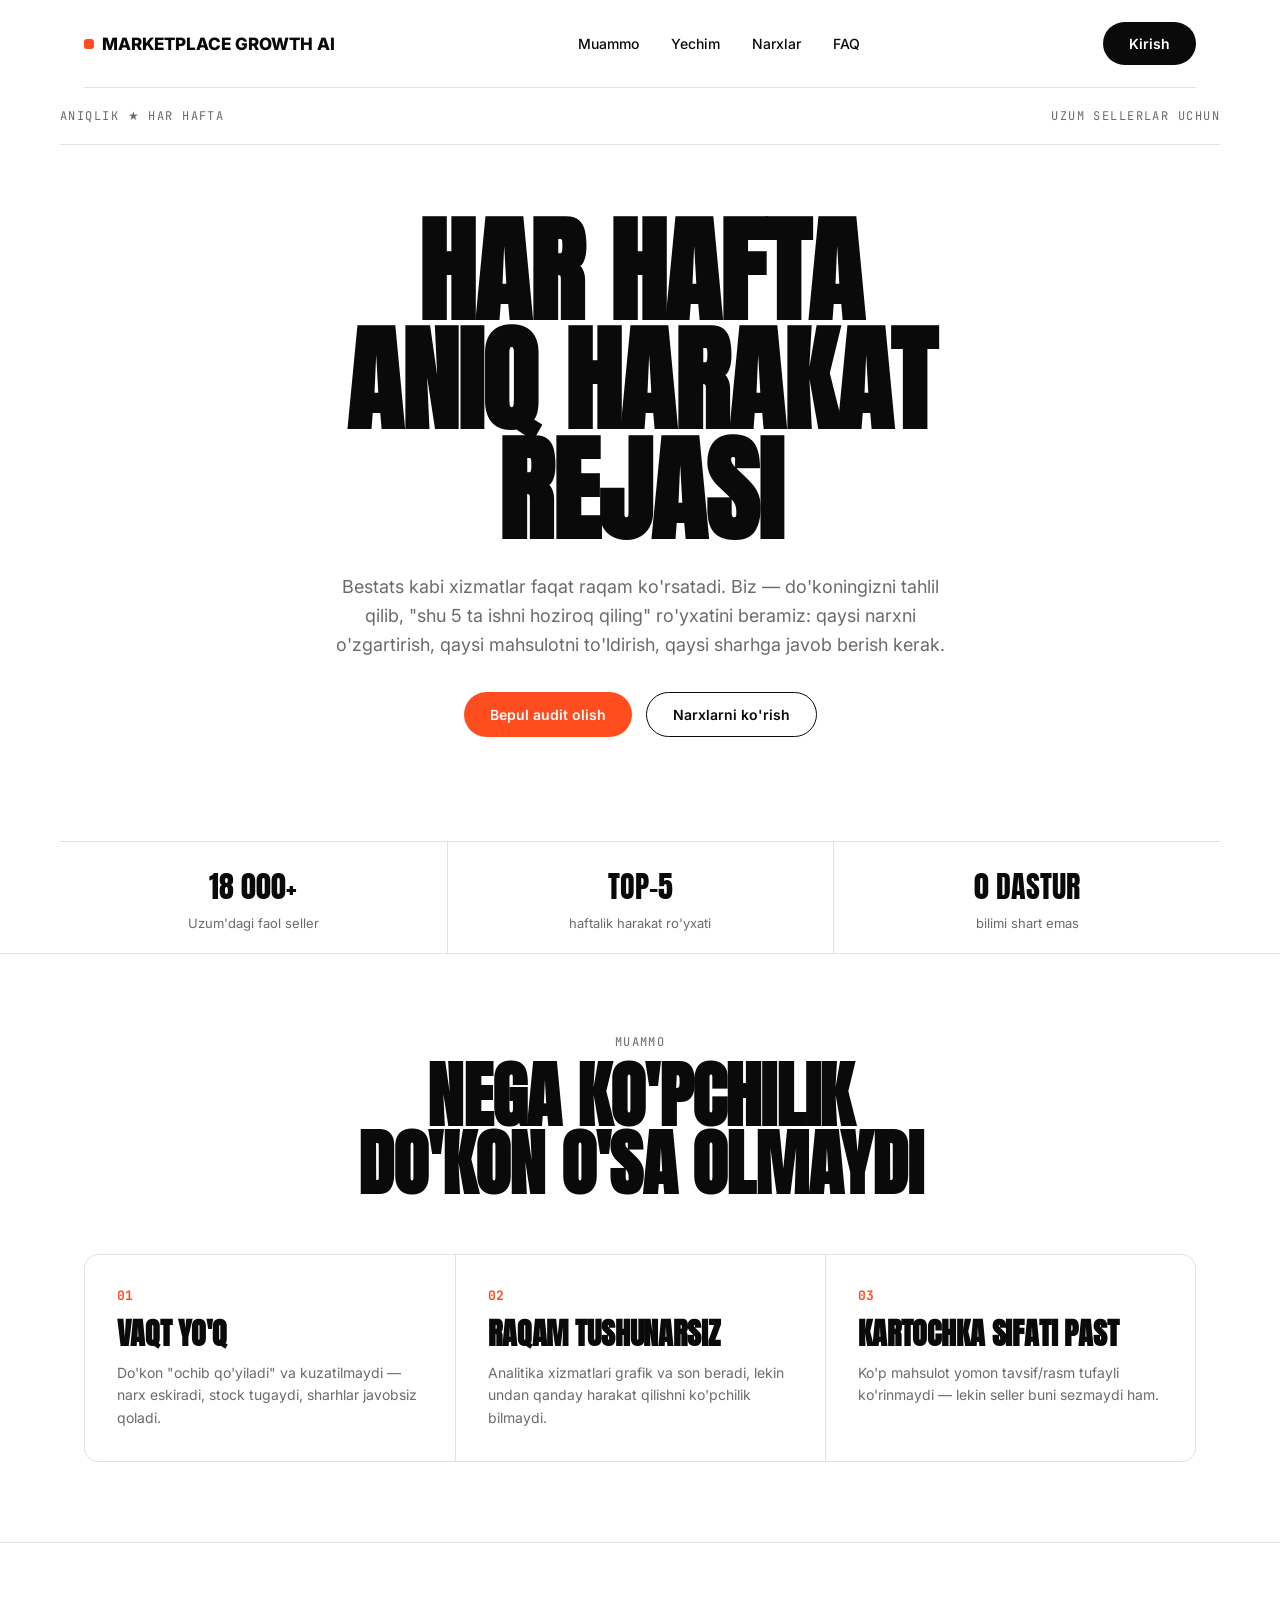
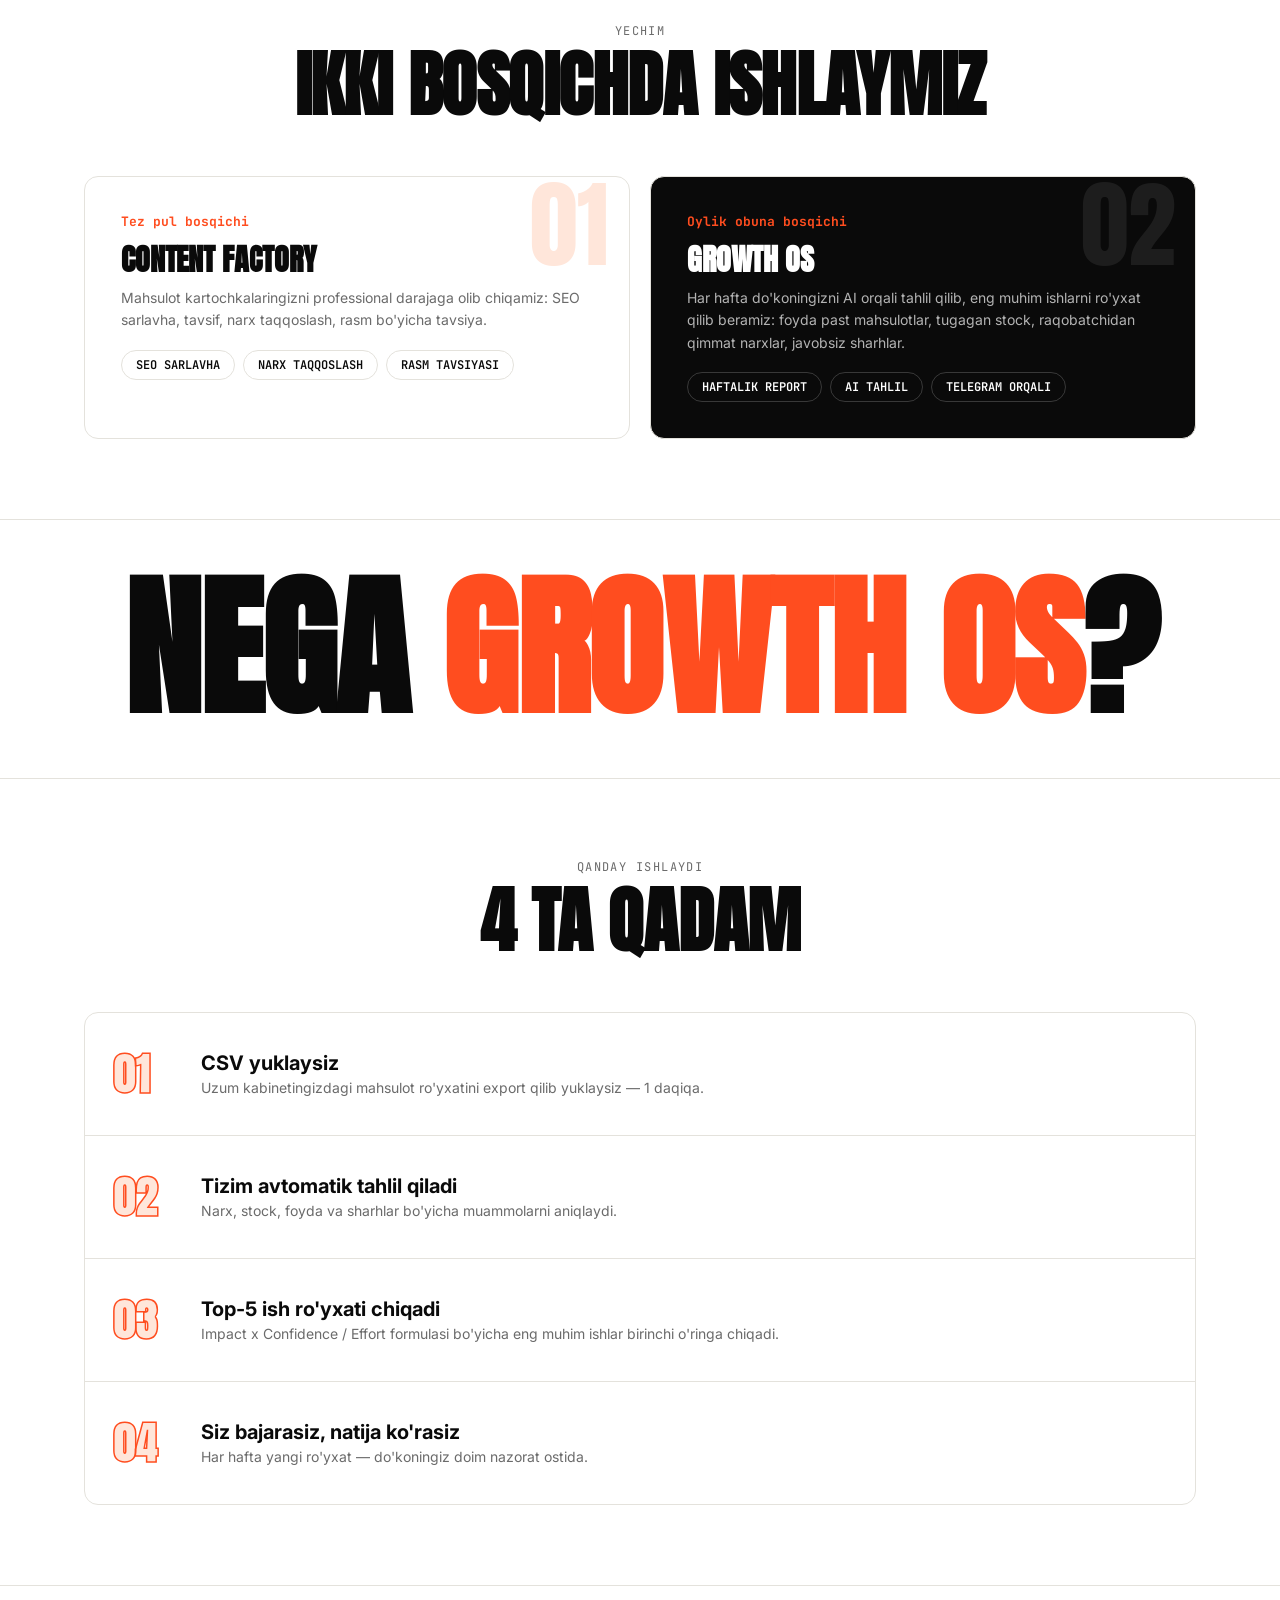
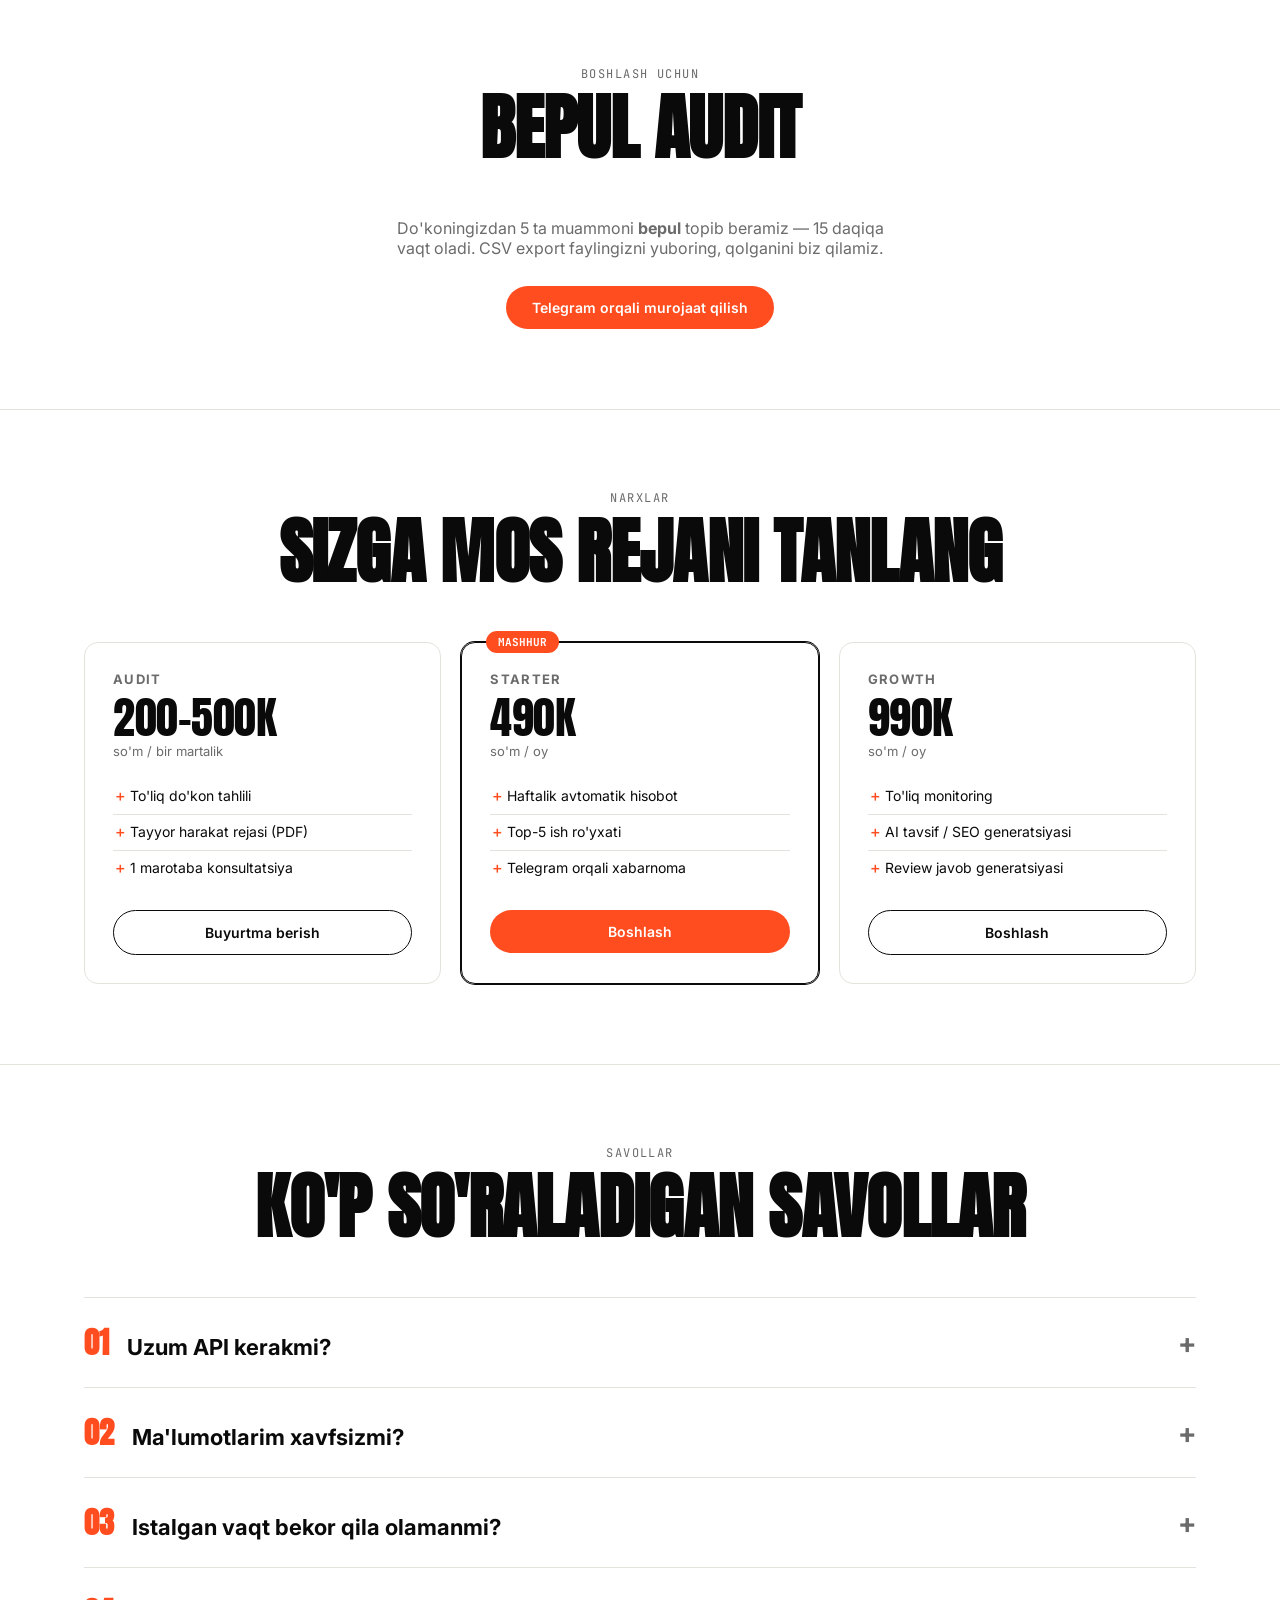
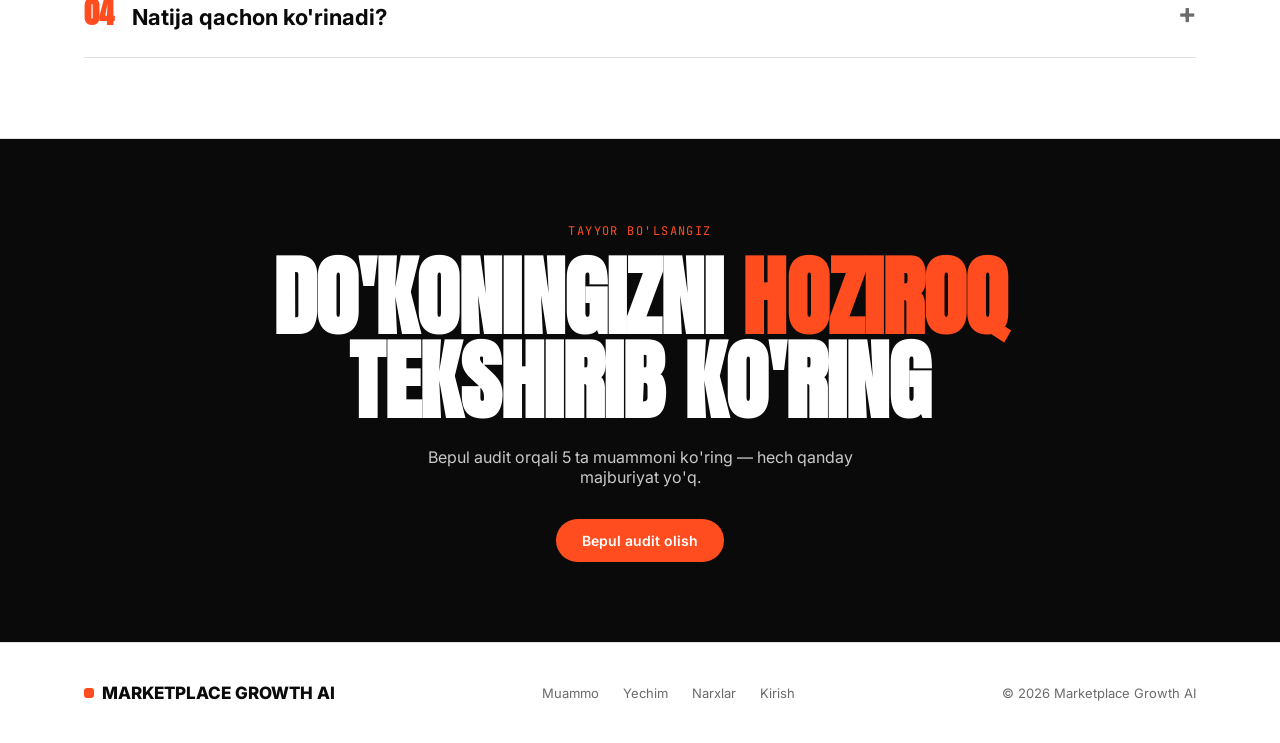
==== commit 7ed58522: "Katta shriftlarni ko'paytirish: hero, section, karta va FAQ sarlavhalarini Anton bilan bo'rttirish F" ====
--- a/site/index.html
+++ b/site/index.html
@@ -102,6 +102,12 @@
     </div>
   </section>
 
+  <div class="big-word">
+    <div class="container">
+      <h2 class="display">Nega <span>Growth OS</span>?</h2>
+    </div>
+  </div>
+
   <section class="section">
     <div class="container">
       <div class="section-head">
--- a/site/styles.css
+++ b/site/styles.css
@@ -74,13 +74,12 @@
   display: flex; justify-content: space-between; align-items: center;
   padding: 20px 0; border-bottom: 1px solid var(--line);
 }
-.hero-body { padding: 64px 0 48px; text-align: center; }
-.hero-body .display { font-size: 68px; }
+.hero-body { padding: 72px 0 48px; text-align: center; }
+.hero-body .display { font-size: clamp(48px, 9vw, 120px); }
 .hero-body p.lead {
-  color: var(--dim); font-size: 18px; max-width: 620px; margin: 24px auto 32px; line-height: 1.6;
+  color: var(--dim); font-size: 18px; max-width: 620px; margin: 28px auto 32px; line-height: 1.6;
 }
 .hero-actions { display: flex; gap: 14px; justify-content: center; margin-bottom: 56px; }
-@media (max-width: 700px) { .hero-body .display { font-size: 40px; } }
 
 .stats-row {
   display: grid; grid-template-columns: repeat(3, 1fr);
@@ -90,16 +89,26 @@
   padding: 22px 24px; text-align: center; border-left: 1px solid var(--line);
 }
 .stat-cell:first-child { border-left: none; }
-.stat-cell b { font-size: 15px; }
-.stat-cell span { display: block; color: var(--dim); font-size: 13px; margin-top: 4px; }
+.stat-cell b { font-family: 'Anton', sans-serif; text-transform: uppercase; font-size: clamp(20px, 3vw, 30px); font-weight: 400; }
+.stat-cell span { display: block; color: var(--dim); font-size: 13px; margin-top: 6px; }
 @media (max-width: 700px) { .stats-row { grid-template-columns: 1fr; } .stat-cell { border-left: none; border-top: 1px solid var(--line); } .stat-cell:first-child { border-top: none; } }
 
 /* ---------- Sections ---------- */
-.section { padding: 72px 0; border-bottom: 1px solid var(--line); }
-.section-head { text-align: center; margin-bottom: 48px; }
-.section-head .label { display: block; margin-bottom: 10px; }
-.section-head .display { font-size: 40px; }
-@media (max-width: 700px) { .section-head .display { font-size: 30px; } }
+.section { padding: 80px 0; border-bottom: 1px solid var(--line); }
+.section-head { text-align: center; margin-bottom: 56px; }
+.section-head .label { display: block; margin-bottom: 12px; }
+.section-head .display { font-size: clamp(34px, 6vw, 72px); }
+
+/* ---------- Katta, sahifani kesib o'tuvchi so'z (mockup'dagi "K.NO.B.1" / "WHY KNOB?" kabi) ---------- */
+.big-word {
+  padding: 56px 0; text-align: center; border-bottom: 1px solid var(--line);
+  overflow: hidden;
+}
+.big-word .display {
+  font-size: clamp(56px, 12vw, 160px); white-space: nowrap;
+  color: var(--ink);
+}
+.big-word .display span { color: var(--accent); }
 
 /* ---------- Numbered problem grid ---------- */
 .grid-3 { display: grid; grid-template-columns: repeat(3, 1fr); border: 1px solid var(--line); border-radius: var(--radius); overflow: hidden; }
@@ -108,7 +117,10 @@
 @media (max-width: 800px) { .grid-3 { grid-template-columns: 1fr; } .grid-3 > div { border-left: none; border-top: 1px solid var(--line); } .grid-3 > div:first-child { border-top: none; } }
 
 .num { font-family: 'JetBrains Mono', monospace; color: var(--accent); font-weight: 700; font-size: 13px; margin-bottom: 14px; display: block; }
-.grid-3 h3, .solution-card h3 { font-size: 18px; margin: 0 0 10px; }
+.grid-3 h3, .solution-card h3 {
+  font-family: 'Anton', sans-serif; text-transform: uppercase; letter-spacing: -0.005em;
+  font-size: clamp(22px, 2.6vw, 30px); line-height: 1.05; margin: 0 0 12px;
+}
 .grid-3 p, .solution-card p { color: var(--dim); font-size: 14px; line-height: 1.6; margin: 0; }
 
 /* ---------- Solution (2 katta karta) ---------- */
@@ -122,8 +134,8 @@
 .solution-card.accent p, .solution-card.accent .num { color: #ffffffb0; }
 .solution-card.accent .num { color: var(--accent); }
 .solution-card .big-num {
-  font-family: 'Anton', sans-serif; font-size: 64px; color: var(--accent-soft);
-  position: absolute; top: 10px; right: 24px; z-index: 0; line-height: 1;
+  font-family: 'Anton', sans-serif; font-size: 96px; color: var(--accent-soft);
+  position: absolute; top: 0px; right: 20px; z-index: 0; line-height: 1;
 }
 .solution-card.accent .big-num { color: #ffffff14; }
 .solution-card > * { position: relative; z-index: 1; }
@@ -136,11 +148,14 @@
 
 /* ---------- Steps (jarayon) ---------- */
 .steps-list { border: 1px solid var(--line); border-radius: var(--radius); overflow: hidden; }
-.step { display: flex; align-items: center; gap: 20px; padding: 22px 28px; border-top: 1px solid var(--line); }
+.step { display: flex; align-items: center; gap: 24px; padding: 28px; border-top: 1px solid var(--line); }
 .step:first-child { border-top: none; }
-.step .num { margin: 0; min-width: 40px; font-size: 18px; }
-.step h4 { margin: 0 0 4px; font-size: 15px; }
-.step p { margin: 0; color: var(--dim); font-size: 13px; }
+.step .num {
+  margin: 0; min-width: 64px; font-size: clamp(28px, 4vw, 44px);
+  font-family: 'Anton', sans-serif; color: var(--accent-soft); -webkit-text-stroke: 1.5px var(--accent);
+}
+.step h4 { margin: 0 0 4px; font-size: clamp(16px, 2vw, 20px); font-weight: 700; }
+.step p { margin: 0; color: var(--dim); font-size: 14px; }
 
 /* ---------- Pricing ---------- */
 .pricing-grid { display: grid; grid-template-columns: repeat(3, 1fr); gap: 20px; }
@@ -152,8 +167,8 @@
   font-size: 11px; font-weight: 700; padding: 4px 12px; border-radius: 999px;
   font-family: 'JetBrains Mono', monospace;
 }
-.price-card h3 { margin: 0 0 4px; font-size: 15px; text-transform: uppercase; letter-spacing: 0.06em; color: var(--dim); }
-.price-card .display { font-size: 30px; margin: 10px 0 4px; }
+.price-card h3 { margin: 0 0 4px; font-size: 13px; text-transform: uppercase; letter-spacing: 0.1em; color: var(--dim); font-weight: 700; }
+.price-card .display { font-size: clamp(32px, 4vw, 44px); margin: 10px 0 4px; }
 .price-card .per { color: var(--dim); font-size: 13px; margin-bottom: 20px; display: block; }
 .price-card ul { list-style: none; padding: 0; margin: 0 0 24px; }
 .price-card li { font-size: 14px; padding: 8px 0; border-top: 1px solid var(--line); }
@@ -166,11 +181,11 @@
 .faq-item { border-bottom: 1px solid var(--line); padding: 22px 0; }
 .faq-item summary {
   display: flex; align-items: center; justify-content: space-between; gap: 20px;
-  cursor: pointer; list-style: none; font-weight: 600; font-size: 15px;
+  cursor: pointer; list-style: none; font-weight: 700; font-size: clamp(17px, 2vw, 22px);
 }
 .faq-item summary::-webkit-details-marker { display: none; }
-.faq-item summary .faq-num { color: var(--accent); font-family: 'JetBrains Mono', monospace; font-size: 13px; margin-right: 14px; }
-.faq-item summary::after { content: "+"; font-size: 22px; color: var(--dim); flex-shrink: 0; }
+.faq-item summary .faq-num { color: var(--accent); font-family: 'Anton', sans-serif; font-size: clamp(20px, 3vw, 30px); margin-right: 18px; }
+.faq-item summary::after { content: "+"; font-size: 28px; color: var(--dim); flex-shrink: 0; }
 .faq-item[open] summary::after { content: "–"; color: var(--accent); }
 .faq-item p { color: var(--dim); font-size: 14px; margin: 14px 0 0 46px; line-height: 1.6; }
 
@@ -180,7 +195,7 @@
   border-bottom: 1px solid var(--line);
 }
 .cta-dark .label { color: var(--accent); }
-.cta-dark .display { font-size: 44px; color: #fff; margin: 16px 0 24px; }
+.cta-dark .display { font-size: clamp(40px, 8vw, 88px); color: #fff; margin: 16px 0 24px; }
 .cta-dark .display span { color: var(--accent); }
 .cta-dark p { color: #c9c9c9; max-width: 480px; margin: 0 auto 32px; }
 
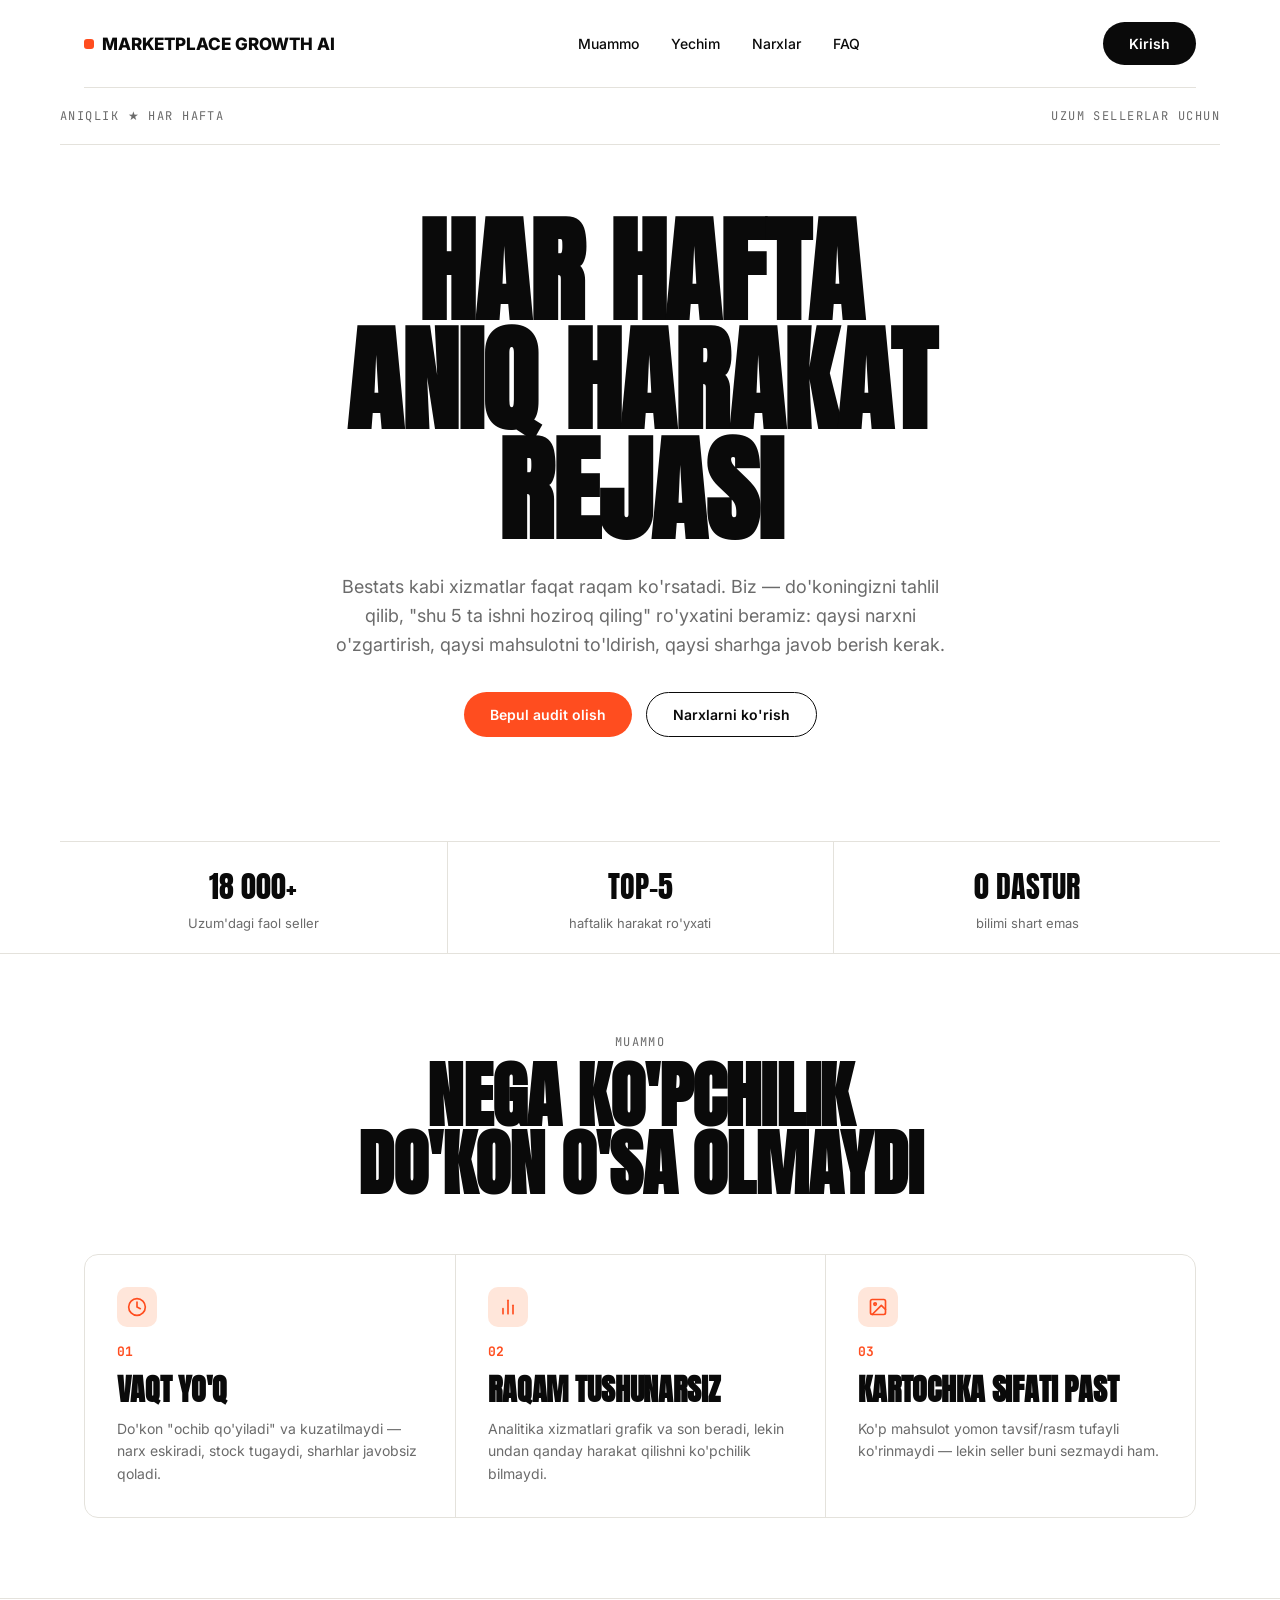
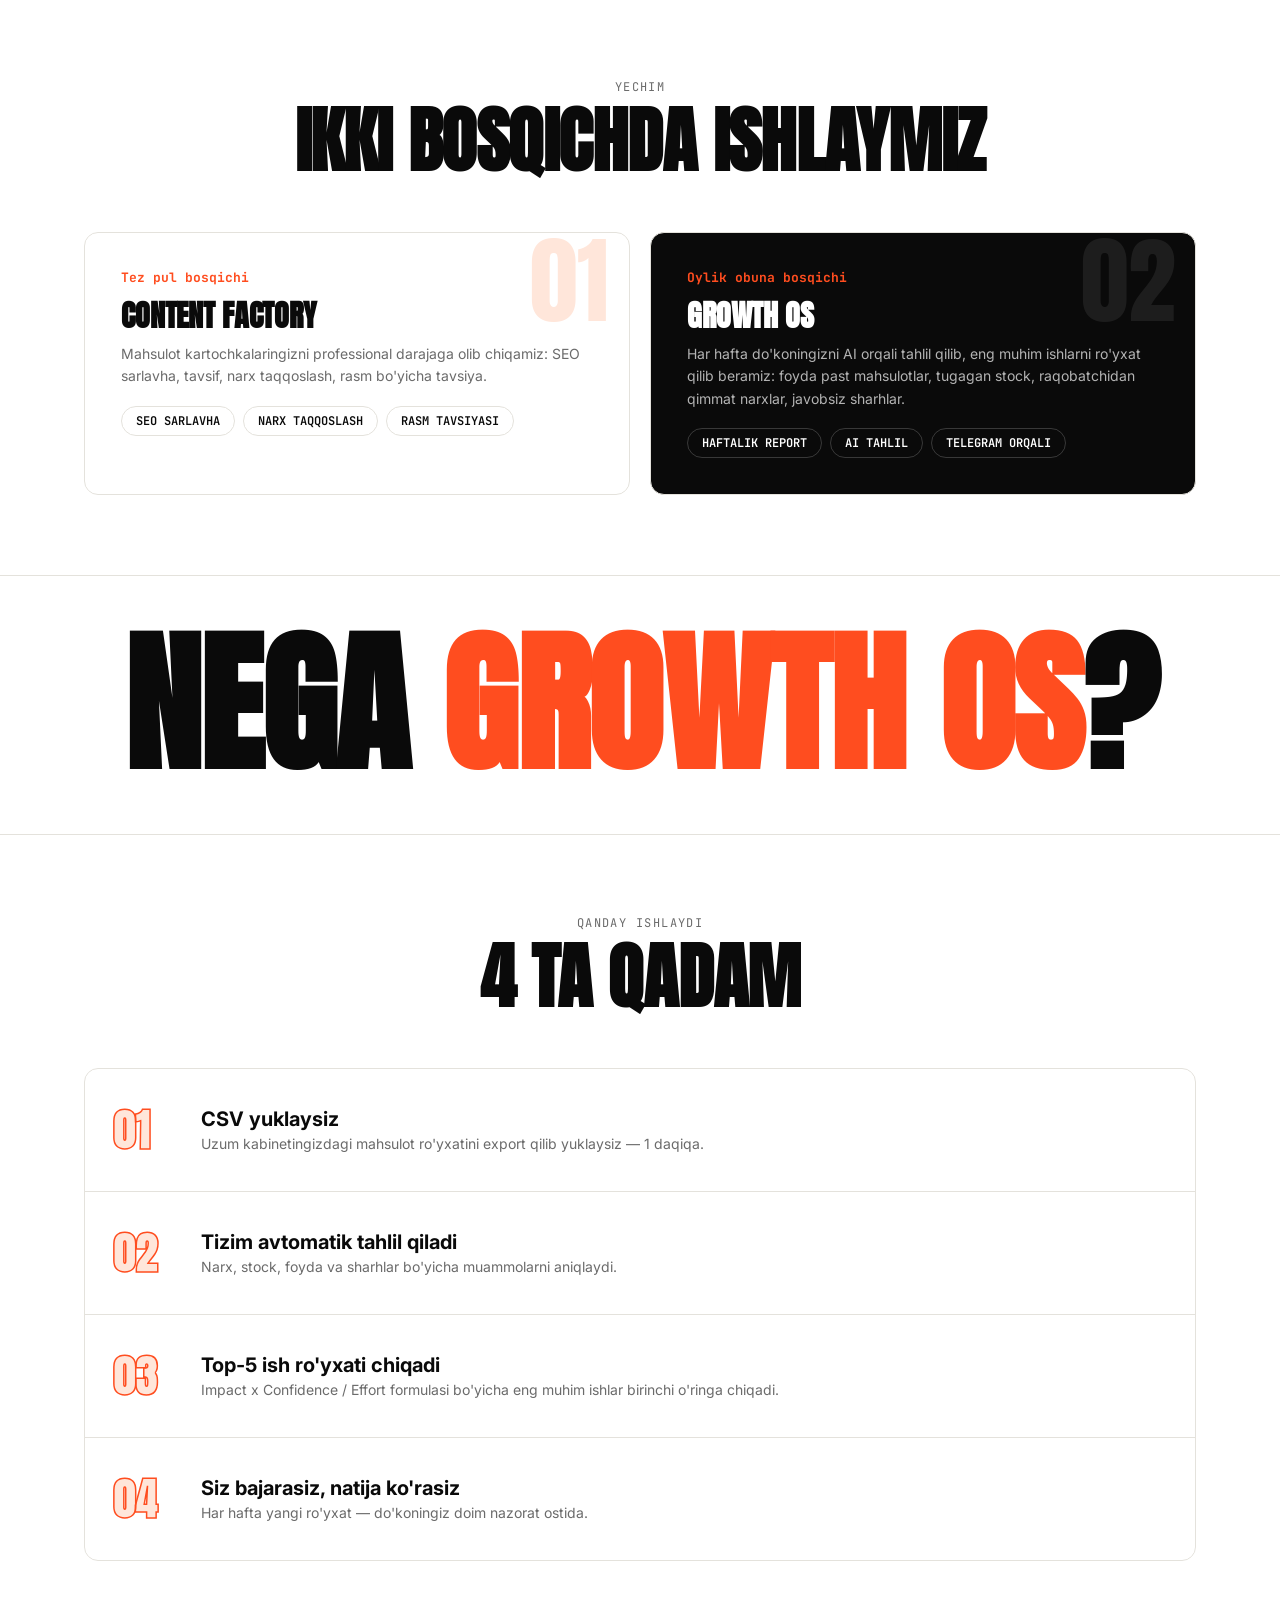
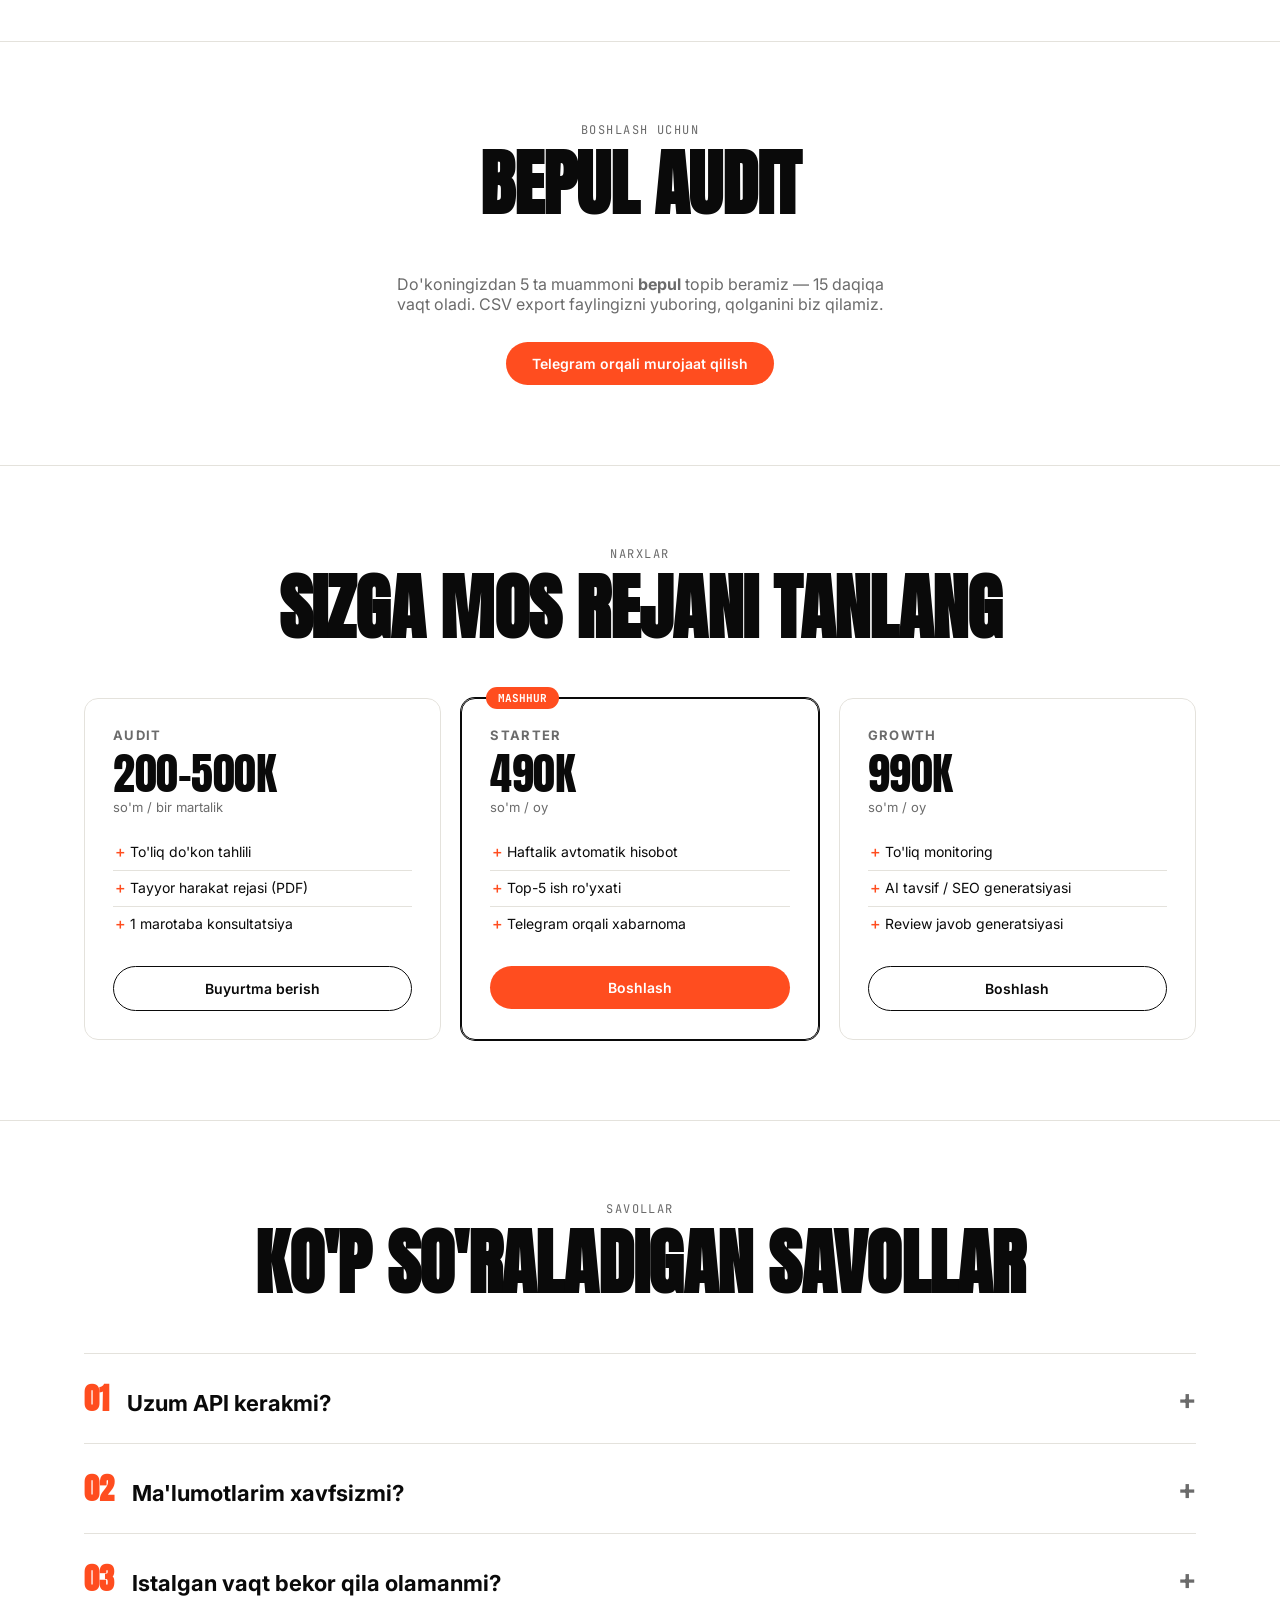
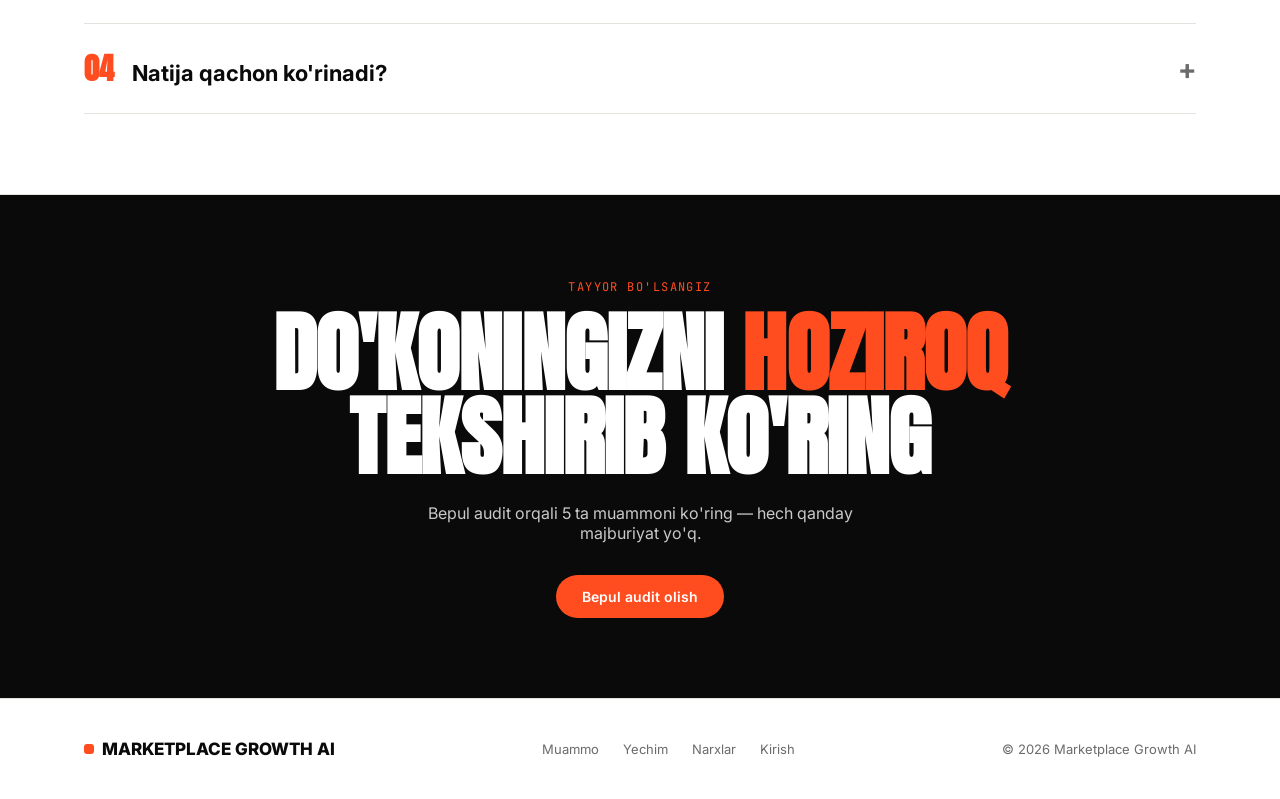
==== commit 3fa6a917: "Design polish: responsive, animations, icons, spacing across all pages Add mobile hamburger nav, scr" ====
--- a/site/index.html
+++ b/site/index.html
@@ -11,13 +11,17 @@
   <div class="container">
     <nav class="navbar">
       <div class="brand"><span class="dot"></span> MARKETPLACE GROWTH AI</div>
-      <div class="nav-links">
+      <div class="nav-links" id="navLinks">
         <a href="#muammo">Muammo</a>
         <a href="#yechim">Yechim</a>
         <a href="#narxlar">Narxlar</a>
         <a href="#faq">FAQ</a>
-      </div>
-      <a href="../app/login.html" class="btn">Kirish</a>
+        <a href="../app/login.html" class="btn">Kirish</a>
+      </div>
+      <a href="../app/login.html" class="btn" id="navCta">Kirish</a>
+      <button class="nav-toggle" id="navToggle" aria-label="Menyu">
+        <svg viewBox="0 0 24 24" fill="none" stroke="currentColor" stroke-width="2" stroke-linecap="round" stroke-linejoin="round"><line x1="3" y1="6" x2="21" y2="6"/><line x1="3" y1="12" x2="21" y2="12"/><line x1="3" y1="18" x2="21" y2="18"/></svg>
+      </button>
     </nav>
   </div>
 
@@ -49,18 +53,21 @@
         <span class="label">Muammo</span>
         <h2 class="display">Nega ko'pchilik<br>do'kon o'sa olmaydi</h2>
       </div>
-      <div class="grid-3">
+      <div class="grid-3 reveal">
         <div>
+          <div class="icon-badge"><svg viewBox="0 0 24 24" fill="none" stroke="currentColor" stroke-width="2" stroke-linecap="round" stroke-linejoin="round"><circle cx="12" cy="12" r="10"/><polyline points="12 6 12 12 16 14"/></svg></div>
           <span class="num">01</span>
           <h3>Vaqt yo'q</h3>
           <p>Do'kon "ochib qo'yiladi" va kuzatilmaydi — narx eskiradi, stock tugaydi, sharhlar javobsiz qoladi.</p>
         </div>
         <div>
+          <div class="icon-badge"><svg viewBox="0 0 24 24" fill="none" stroke="currentColor" stroke-width="2" stroke-linecap="round" stroke-linejoin="round"><line x1="18" y1="20" x2="18" y2="10"/><line x1="12" y1="20" x2="12" y2="4"/><line x1="6" y1="20" x2="6" y2="14"/></svg></div>
           <span class="num">02</span>
           <h3>Raqam tushunarsiz</h3>
           <p>Analitika xizmatlari grafik va son beradi, lekin undan qanday harakat qilishni ko'pchilik bilmaydi.</p>
         </div>
         <div>
+          <div class="icon-badge"><svg viewBox="0 0 24 24" fill="none" stroke="currentColor" stroke-width="2" stroke-linecap="round" stroke-linejoin="round"><rect x="3" y="3" width="18" height="18" rx="2"/><circle cx="8.5" cy="8.5" r="1.5"/><polyline points="21 15 16 10 5 21"/></svg></div>
           <span class="num">03</span>
           <h3>Kartochka sifati past</h3>
           <p>Ko'p mahsulot yomon tavsif/rasm tufayli ko'rinmaydi — lekin seller buni sezmaydi ham.</p>
@@ -75,7 +82,7 @@
         <span class="label">Yechim</span>
         <h2 class="display">Ikki bosqichda ishlaymiz</h2>
       </div>
-      <div class="solution-grid">
+      <div class="solution-grid reveal">
         <div class="solution-card">
           <span class="big-num">01</span>
           <span class="num">Tez pul bosqichi</span>
@@ -114,7 +121,7 @@
         <span class="label">Qanday ishlaydi</span>
         <h2 class="display">4 ta qadam</h2>
       </div>
-      <div class="steps-list">
+      <div class="steps-list reveal">
         <div class="step">
           <span class="num">01</span>
           <div><h4>CSV yuklaysiz</h4><p>Uzum kabinetingizdagi mahsulot ro'yxatini export qilib yuklaysiz — 1 daqiqa.</p></div>
@@ -152,7 +159,7 @@
         <span class="label">Narxlar</span>
         <h2 class="display">Sizga mos rejani tanlang</h2>
       </div>
-      <div class="pricing-grid">
+      <div class="pricing-grid reveal">
         <div class="price-card">
           <h3>Audit</h3>
           <div class="display">200–500K</div>
@@ -197,7 +204,7 @@
         <span class="label">Savollar</span>
         <h2 class="display">Ko'p so'raladigan savollar</h2>
       </div>
-      <div class="faq-list">
+      <div class="faq-list reveal">
         <details class="faq-item">
           <summary><span><span class="faq-num">01</span>Uzum API kerakmi?</span></summary>
           <p>Yo'q. Hozircha CSV export faylini yuklaysiz, tizim uni avtomatik tahlil qiladi. Kelajakda Uzum API ochilsa, jarayon to'liq avtomatlashadi.</p>
@@ -240,5 +247,34 @@
     </div>
   </footer>
 
+  <script>
+    // Mobil navbar menyu
+    var navToggle = document.getElementById('navToggle');
+    var navLinks = document.getElementById('navLinks');
+    if (navToggle && navLinks) {
+      navToggle.addEventListener('click', function () {
+        navLinks.classList.toggle('open');
+      });
+      navLinks.querySelectorAll('a').forEach(function (link) {
+        link.addEventListener('click', function () { navLinks.classList.remove('open'); });
+      });
+    }
+
+    // Scroll bo'yicha paydo bo'lish animatsiyasi
+    var revealEls = document.querySelectorAll('.reveal');
+    if ('IntersectionObserver' in window && revealEls.length) {
+      var observer = new IntersectionObserver(function (entries) {
+        entries.forEach(function (entry) {
+          if (entry.isIntersecting) {
+            entry.target.classList.add('is-visible');
+            observer.unobserve(entry.target);
+          }
+        });
+      }, { threshold: 0.15 });
+      revealEls.forEach(function (el) { observer.observe(el); });
+    } else {
+      revealEls.forEach(function (el) { el.classList.add('is-visible'); });
+    }
+  </script>
 </body>
 </html>
--- a/site/styles.css
+++ b/site/styles.css
@@ -15,9 +15,16 @@
   --accent-soft: #ffe6da;
   --dark: #0a0a0a;
   --radius: 14px;
+  --shadow-lift: 0 18px 36px rgba(10, 10, 10, 0.08);
 }
 
 * { box-sizing: border-box; }
+
+@media (prefers-reduced-motion: reduce) {
+  * { animation: none !important; transition: none !important; scroll-behavior: auto !important; }
+}
+
+html { scroll-behavior: smooth; }
 
 body {
   margin: 0;
@@ -45,6 +52,11 @@
 
 a { color: inherit; text-decoration: none; }
 .container { max-width: 1160px; margin: 0 auto; padding: 0 24px; }
+@media (max-width: 640px) { .container { padding: 0 18px; } }
+
+/* ---------- Scroll reveal ---------- */
+.reveal { opacity: 0; transform: translateY(24px); transition: opacity 0.6s ease, transform 0.6s ease; }
+.reveal.is-visible { opacity: 1; transform: translateY(0); }
 
 /* ---------- Buttons ---------- */
 .btn {
@@ -52,34 +64,62 @@
   padding: 13px 26px; border-radius: 999px;
   background: var(--ink); color: #fff; font-weight: 600; font-size: 14px;
   border: none; cursor: pointer; font-family: 'Inter', sans-serif;
-}
-.btn:hover { opacity: 0.88; }
+  transition: opacity 0.15s ease, transform 0.15s ease, box-shadow 0.15s ease;
+}
+.btn:hover { opacity: 0.88; transform: translateY(-2px); box-shadow: var(--shadow-lift); }
+.btn:active { transform: translateY(0); }
 .btn.accent { background: var(--accent); color: #fff; }
 .btn.outline { background: transparent; color: var(--ink); border: 1.5px solid var(--ink); }
 
 /* ---------- Navbar ---------- */
 .navbar {
   display: flex; align-items: center; justify-content: space-between;
-  padding: 22px 0; border-bottom: 1px solid var(--line);
+  padding: 22px 0; border-bottom: 1px solid var(--line); position: relative;
 }
 .brand { display: flex; align-items: center; gap: 8px; font-weight: 800; font-size: 17px; }
 .brand .dot { width: 10px; height: 10px; background: var(--accent); border-radius: 3px; display: inline-block; }
-.nav-links { display: flex; gap: 32px; font-size: 14px; font-weight: 500; }
+.nav-links { display: flex; align-items: center; gap: 32px; font-size: 14px; font-weight: 500; }
+.nav-links a { transition: color 0.15s ease; }
 .nav-links a:hover { color: var(--accent); }
-@media (max-width: 700px) { .nav-links { display: none; } }
+.nav-links .btn { display: none; }
+.nav-toggle {
+  display: none; width: 40px; height: 40px; border-radius: 10px; border: 1.5px solid var(--line);
+  background: transparent; cursor: pointer; align-items: center; justify-content: center; flex-shrink: 0;
+}
+.nav-toggle svg { width: 20px; height: 20px; }
+@media (max-width: 700px) {
+  .nav-toggle { display: inline-flex; }
+  .nav-links {
+    display: none; position: absolute; top: 100%; left: 0; right: 0;
+    flex-direction: column; align-items: flex-start; gap: 0; background: #fff;
+    border-bottom: 1px solid var(--line); padding: 8px 24px 16px; z-index: 20;
+  }
+  .nav-links.open { display: flex; }
+  .nav-links a { width: 100%; padding: 12px 0; border-top: 1px solid var(--line); }
+  .nav-links a:first-child { border-top: none; }
+  .nav-links .btn { display: inline-flex; margin-top: 8px; border-top: none; width: 100%; justify-content: center; }
+  #navCta { display: none; }
+}
 
 /* ---------- Hero ---------- */
 .hero { border-bottom: 1px solid var(--line); }
 .hero-top {
-  display: flex; justify-content: space-between; align-items: center;
+  display: flex; justify-content: space-between; align-items: center; flex-wrap: wrap; gap: 8px;
   padding: 20px 0; border-bottom: 1px solid var(--line);
 }
 .hero-body { padding: 72px 0 48px; text-align: center; }
-.hero-body .display { font-size: clamp(48px, 9vw, 120px); }
+.hero-body .display { font-size: clamp(48px, 9vw, 120px); animation: fadeInUp 0.7s ease both; }
 .hero-body p.lead {
   color: var(--dim); font-size: 18px; max-width: 620px; margin: 28px auto 32px; line-height: 1.6;
-}
-.hero-actions { display: flex; gap: 14px; justify-content: center; margin-bottom: 56px; }
+  animation: fadeInUp 0.7s ease 0.1s both;
+}
+.hero-actions { display: flex; gap: 14px; justify-content: center; flex-wrap: wrap; margin-bottom: 56px; animation: fadeInUp 0.7s ease 0.2s both; }
+@media (max-width: 640px) { .hero-body { padding: 48px 0 36px; } .hero-actions { margin-bottom: 40px; } .hero-actions .btn { width: 100%; justify-content: center; } }
+
+@keyframes fadeInUp {
+  from { opacity: 0; transform: translateY(20px); }
+  to { opacity: 1; transform: translateY(0); }
+}
 
 .stats-row {
   display: grid; grid-template-columns: repeat(3, 1fr);
@@ -87,7 +127,9 @@
 }
 .stat-cell {
   padding: 22px 24px; text-align: center; border-left: 1px solid var(--line);
-}
+  transition: background 0.2s ease;
+}
+.stat-cell:hover { background: var(--bg-soft); }
 .stat-cell:first-child { border-left: none; }
 .stat-cell b { font-family: 'Anton', sans-serif; text-transform: uppercase; font-size: clamp(20px, 3vw, 30px); font-weight: 400; }
 .stat-cell span { display: block; color: var(--dim); font-size: 13px; margin-top: 6px; }
@@ -98,6 +140,7 @@
 .section-head { text-align: center; margin-bottom: 56px; }
 .section-head .label { display: block; margin-bottom: 12px; }
 .section-head .display { font-size: clamp(34px, 6vw, 72px); }
+@media (max-width: 640px) { .section { padding: 52px 0; } .section-head { margin-bottom: 36px; } }
 
 /* ---------- Katta, sahifani kesib o'tuvchi so'z (mockup'dagi "K.NO.B.1" / "WHY KNOB?" kabi) ---------- */
 .big-word {
@@ -109,12 +152,23 @@
   color: var(--ink);
 }
 .big-word .display span { color: var(--accent); }
+@media (max-width: 640px) { .big-word { padding: 36px 0; } }
 
 /* ---------- Numbered problem grid ---------- */
 .grid-3 { display: grid; grid-template-columns: repeat(3, 1fr); border: 1px solid var(--line); border-radius: var(--radius); overflow: hidden; }
-.grid-3 > div { padding: 32px; border-left: 1px solid var(--line); }
+.grid-3 > div {
+  padding: 32px; border-left: 1px solid var(--line);
+  transition: background 0.2s ease, transform 0.2s ease;
+}
+.grid-3 > div:hover { background: var(--bg-soft); transform: translateY(-2px); }
 .grid-3 > div:first-child { border-left: none; }
 @media (max-width: 800px) { .grid-3 { grid-template-columns: 1fr; } .grid-3 > div { border-left: none; border-top: 1px solid var(--line); } .grid-3 > div:first-child { border-top: none; } }
+
+.icon-badge {
+  width: 40px; height: 40px; border-radius: 10px; background: var(--accent-soft); color: var(--accent);
+  display: inline-flex; align-items: center; justify-content: center; margin-bottom: 16px;
+}
+.icon-badge svg { width: 20px; height: 20px; }
 
 .num { font-family: 'JetBrains Mono', monospace; color: var(--accent); font-weight: 700; font-size: 13px; margin-bottom: 14px; display: block; }
 .grid-3 h3, .solution-card h3 {
@@ -128,8 +182,9 @@
 @media (max-width: 800px) { .solution-grid { grid-template-columns: 1fr; } }
 .solution-card {
   border: 1px solid var(--line); border-radius: var(--radius); padding: 36px;
-  position: relative; overflow: hidden;
-}
+  position: relative; overflow: hidden; transition: transform 0.25s ease, box-shadow 0.25s ease;
+}
+.solution-card:hover { transform: translateY(-4px); box-shadow: var(--shadow-lift); }
 .solution-card.accent { background: var(--ink); color: #fff; }
 .solution-card.accent p, .solution-card.accent .num { color: #ffffffb0; }
 .solution-card.accent .num { color: var(--accent); }
@@ -148,7 +203,11 @@
 
 /* ---------- Steps (jarayon) ---------- */
 .steps-list { border: 1px solid var(--line); border-radius: var(--radius); overflow: hidden; }
-.step { display: flex; align-items: center; gap: 24px; padding: 28px; border-top: 1px solid var(--line); }
+.step {
+  display: flex; align-items: center; gap: 24px; padding: 28px; border-top: 1px solid var(--line);
+  transition: background 0.2s ease;
+}
+.step:hover { background: var(--bg-soft); }
 .step:first-child { border-top: none; }
 .step .num {
   margin: 0; min-width: 64px; font-size: clamp(28px, 4vw, 44px);
@@ -156,12 +215,18 @@
 }
 .step h4 { margin: 0 0 4px; font-size: clamp(16px, 2vw, 20px); font-weight: 700; }
 .step p { margin: 0; color: var(--dim); font-size: 14px; }
+@media (max-width: 560px) { .step { gap: 16px; padding: 20px; } .step .num { min-width: 44px; -webkit-text-stroke: 1px var(--accent); } }
 
 /* ---------- Pricing ---------- */
 .pricing-grid { display: grid; grid-template-columns: repeat(3, 1fr); gap: 20px; }
 @media (max-width: 800px) { .pricing-grid { grid-template-columns: 1fr; } }
-.price-card { border: 1px solid var(--line); border-radius: var(--radius); padding: 28px; position: relative; }
+.price-card {
+  border: 1px solid var(--line); border-radius: var(--radius); padding: 28px; position: relative;
+  transition: transform 0.25s ease, box-shadow 0.25s ease;
+}
+.price-card:hover { transform: translateY(-4px); box-shadow: var(--shadow-lift); }
 .price-card.featured { border-color: var(--ink); box-shadow: 0 0 0 1px var(--ink); }
+.price-card.featured:hover { box-shadow: 0 0 0 1px var(--ink), var(--shadow-lift); }
 .price-card .badge-top {
   position: absolute; top: -12px; left: 24px; background: var(--accent); color: #fff;
   font-size: 11px; font-weight: 700; padding: 4px 12px; border-radius: 999px;
@@ -178,16 +243,17 @@
 
 /* ---------- FAQ ---------- */
 .faq-list { border-top: 1px solid var(--line); }
-.faq-item { border-bottom: 1px solid var(--line); padding: 22px 0; }
+.faq-item { border-bottom: 1px solid var(--line); padding: 22px 0; transition: background 0.2s ease; }
 .faq-item summary {
   display: flex; align-items: center; justify-content: space-between; gap: 20px;
   cursor: pointer; list-style: none; font-weight: 700; font-size: clamp(17px, 2vw, 22px);
 }
 .faq-item summary::-webkit-details-marker { display: none; }
 .faq-item summary .faq-num { color: var(--accent); font-family: 'Anton', sans-serif; font-size: clamp(20px, 3vw, 30px); margin-right: 18px; }
-.faq-item summary::after { content: "+"; font-size: 28px; color: var(--dim); flex-shrink: 0; }
+.faq-item summary::after { content: "+"; font-size: 28px; color: var(--dim); flex-shrink: 0; transition: transform 0.2s ease, color 0.2s ease; }
 .faq-item[open] summary::after { content: "–"; color: var(--accent); }
-.faq-item p { color: var(--dim); font-size: 14px; margin: 14px 0 0 46px; line-height: 1.6; }
+.faq-item p { color: var(--dim); font-size: 14px; margin: 14px 0 0 46px; line-height: 1.6; animation: fadeInUp 0.3s ease both; }
+@media (max-width: 560px) { .faq-item p { margin-left: 0; } }
 
 /* ---------- Dark CTA band ---------- */
 .cta-dark {
@@ -198,10 +264,12 @@
 .cta-dark .display { font-size: clamp(40px, 8vw, 88px); color: #fff; margin: 16px 0 24px; }
 .cta-dark .display span { color: var(--accent); }
 .cta-dark p { color: #c9c9c9; max-width: 480px; margin: 0 auto 32px; }
+@media (max-width: 640px) { .cta-dark { padding: 52px 0; } }
 
 /* ---------- Footer ---------- */
 .site-footer { padding: 40px 0; }
 .footer-grid { display: flex; justify-content: space-between; align-items: center; flex-wrap: wrap; gap: 16px; }
-.footer-links { display: flex; gap: 24px; font-size: 13px; color: var(--dim); }
+.footer-links { display: flex; gap: 24px; font-size: 13px; color: var(--dim); flex-wrap: wrap; }
+.footer-links a { transition: color 0.15s ease; }
 .footer-links a:hover { color: var(--ink); }
 .copyright { color: var(--dim); font-size: 13px; }
